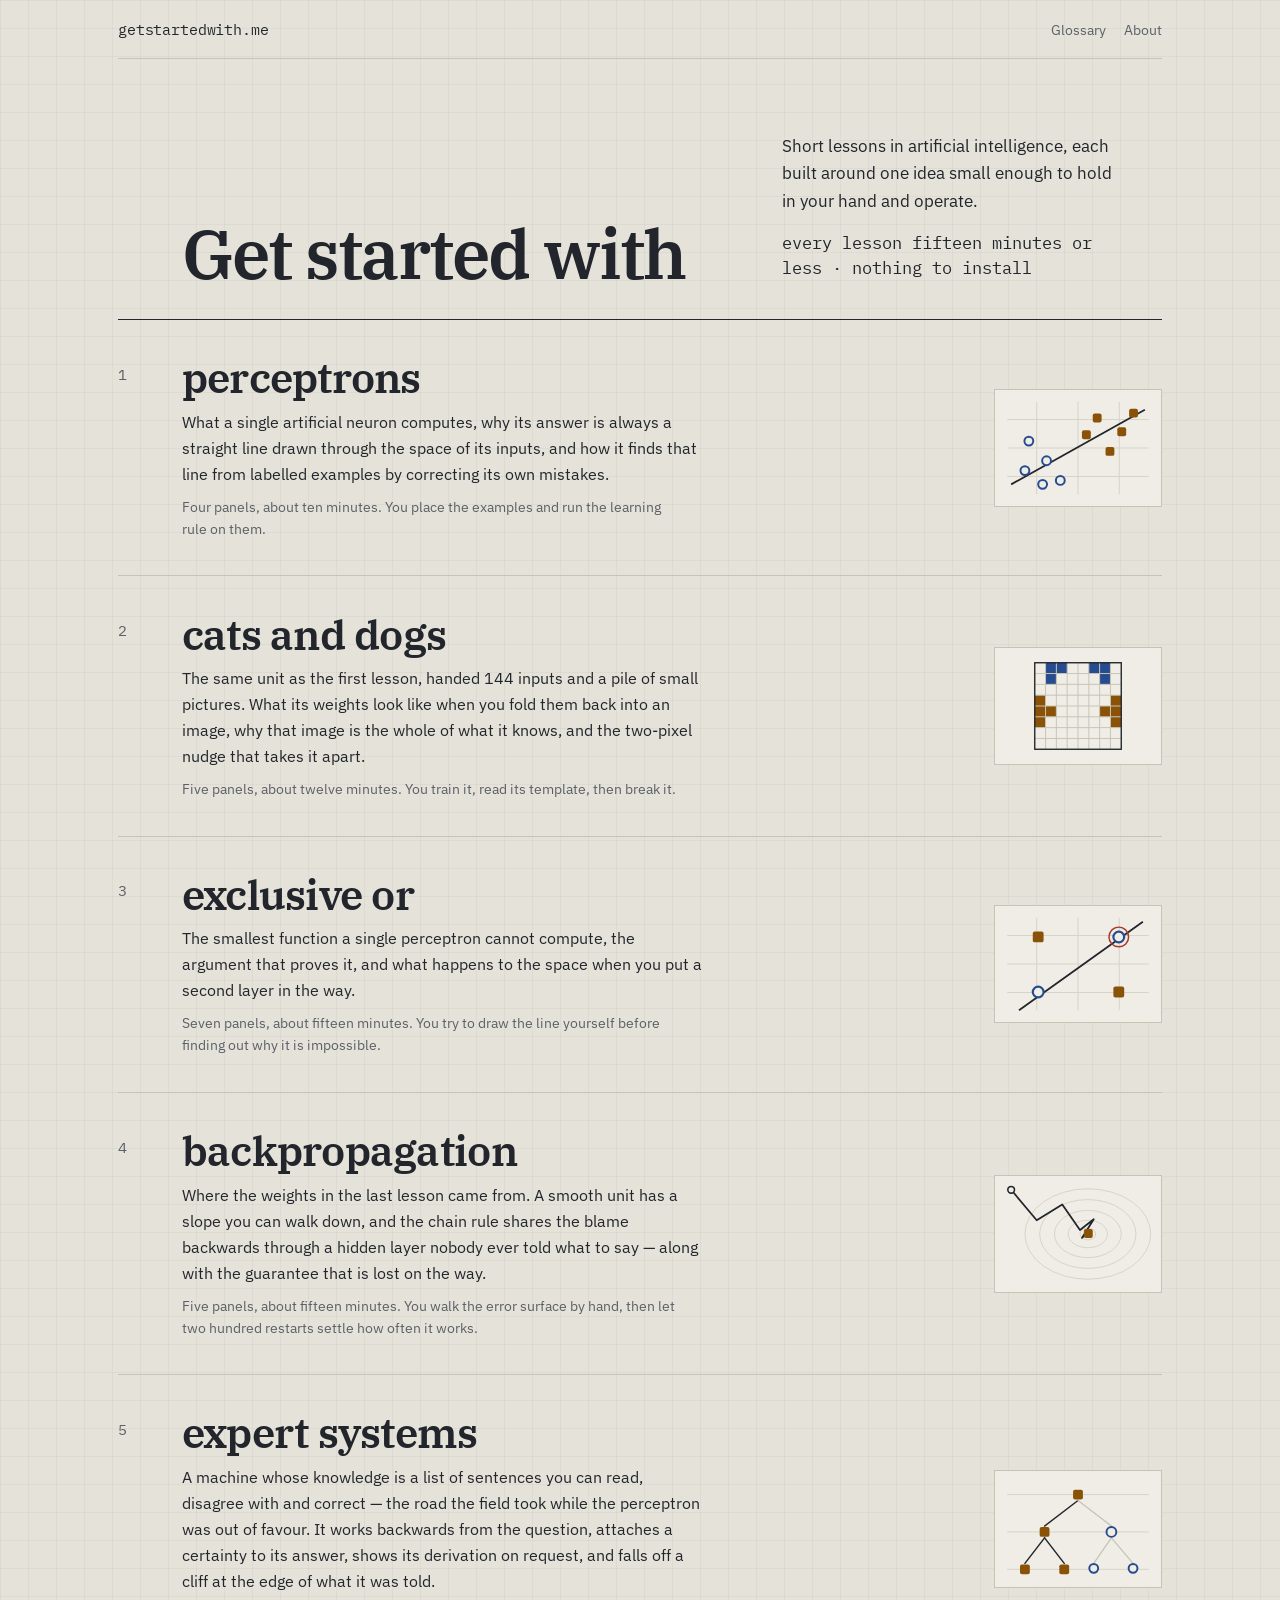
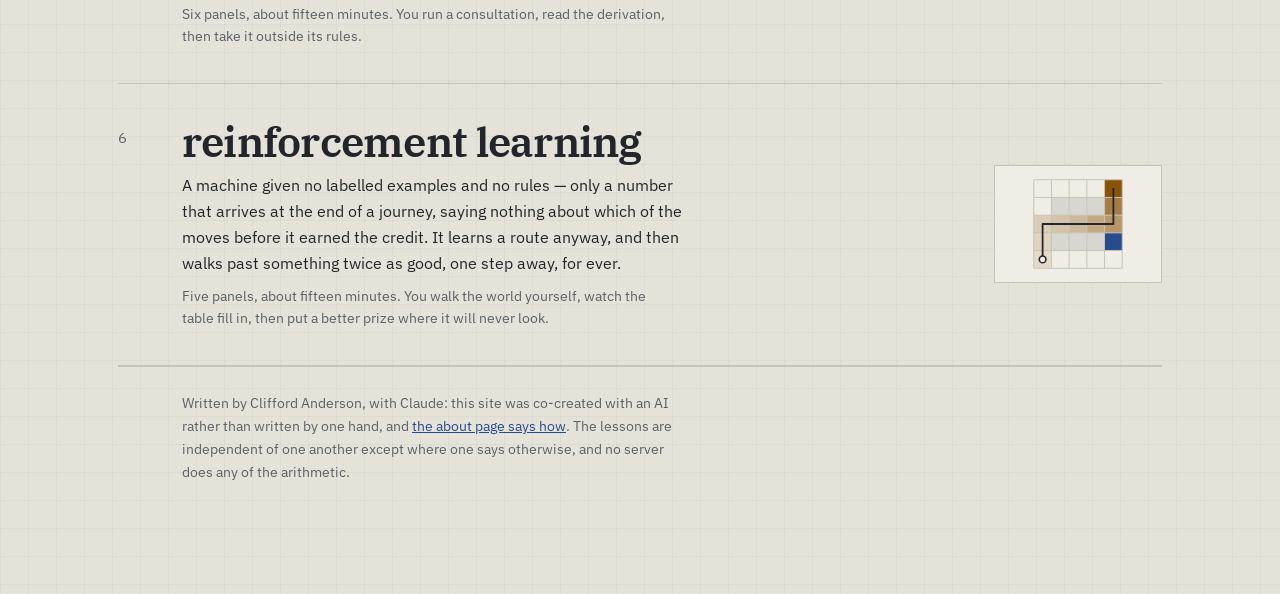
==== index.html @ 026e4eb3 "Add lesson 6: reinforcement learning, and a third answer to where knowledge comes from A five-panel " ====
<!DOCTYPE html>
<html lang="en">
<head>
<meta charset="utf-8">
<meta name="viewport" content="width=device-width, initial-scale=1">
<title>getstartedwith.me — short lessons in artificial intelligence</title>
<meta name="description" content="Short, hands-on lessons about how artificial intelligence actually works. Every figure is computed live in your browser.">
<link rel="preconnect" href="https://fonts.googleapis.com">
<link rel="preconnect" href="https://fonts.gstatic.com" crossorigin>
<link href="https://fonts.googleapis.com/css2?family=IBM+Plex+Mono:wght@400;500&family=IBM+Plex+Sans:wght@400;500;600&family=IBM+Plex+Serif:wght@600&display=swap" rel="stylesheet">
<link rel="stylesheet" href="assets/site.css">
</head>
<body>
<main>

<div class="topbar">
  <a class="wordmark" href="index.html">getstartedwith.me</a>
  <nav>
    <a class="away" href="glossary.html">Glossary</a>
    <a class="away" href="about.html">About</a>
  </nav>
</div>

<header class="masthead">
  <div class="masthead-grid">
    <h1>Get started with</h1>
    <div>
      <p>Short lessons in artificial intelligence, each built around one idea small enough to hold in your hand and operate.</p>
      <p class="masthead-meta">every lesson fifteen minutes or less · nothing to install</p>
    </div>
  </div>
</header>

<div class="index">

  <a class="entry" href="lessons/perceptron.html">
    <div class="entry-num">1</div>
    <div>
      <span class="entry-title">perceptrons</span>
      <p class="entry-say">What a single artificial neuron computes, why its answer is always a straight line drawn through the space of its inputs, and how it finds that line from labelled examples by correcting its own mistakes.</p>
      <p class="entry-meta">Four panels, about ten minutes. You place the examples and run the learning rule on them.</p>
    </div>
    <svg viewBox="0 0 168 118" aria-hidden="true">
      <g stroke="#D7D4C7" stroke-width="1">
        <path d="M42 12V106M84 12V106M126 12V106M12 30H156M12 59H156M12 88H156"/>
      </g>
      <line x1="16" y1="96" x2="152" y2="20" stroke="#22262C" stroke-width="1.8"/>
      <g fill="#8A5206">
        <rect x="99" y="24" width="9" height="9" rx="2"/><rect x="124" y="38" width="9" height="9" rx="2"/>
        <rect x="112" y="58" width="9" height="9" rx="2"/><rect x="136" y="19" width="9" height="9" rx="2"/>
        <rect x="88" y="41" width="9" height="9" rx="2"/>
      </g>
      <g fill="#EFEDE5" stroke="#274B8F" stroke-width="2">
        <circle cx="34" cy="52" r="4.5"/><circle cx="52" cy="72" r="4.5"/><circle cx="30" cy="82" r="4.5"/>
        <circle cx="66" cy="92" r="4.5"/><circle cx="48" cy="96" r="4.5"/>
      </g>
    </svg>
  </a>

  <a class="entry" href="lessons/images.html">
    <div class="entry-num">2</div>
    <div>
      <span class="entry-title">cats and dogs</span>
      <p class="entry-say">The same unit as the first lesson, handed 144 inputs and a pile of small pictures. What its weights look like when you fold them back into an image, why that image is the whole of what it knows, and the two-pixel nudge that takes it apart.</p>
      <p class="entry-meta">Five panels, about twelve minutes. You train it, read its template, then break it.</p>
    </div>
    <svg viewBox="0 0 168 118" aria-hidden="true">
      <rect x="40" y="15" width="88" height="88" fill="#EFEDE5"/>
      <g fill="#274B8F">
        <rect x="51" y="15" width="11" height="11"/><rect x="62" y="15" width="11" height="11"/>
        <rect x="51" y="26" width="11" height="11"/>
        <rect x="95" y="15" width="11" height="11"/><rect x="106" y="15" width="11" height="11"/>
        <rect x="106" y="26" width="11" height="11"/>
      </g>
      <g fill="#8A5206">
        <rect x="40" y="48" width="11" height="11"/><rect x="40" y="59" width="11" height="11"/>
        <rect x="40" y="70" width="11" height="11"/><rect x="51" y="59" width="11" height="11"/>
        <rect x="117" y="48" width="11" height="11"/><rect x="117" y="59" width="11" height="11"/>
        <rect x="117" y="70" width="11" height="11"/><rect x="106" y="59" width="11" height="11"/>
      </g>
      <g stroke="#C7C4B6" stroke-width="1">
        <path d="M51 15V103M62 15V103M73 15V103M84 15V103M95 15V103M106 15V103M117 15V103M40 26H128M40 37H128M40 48H128M40 59H128M40 70H128M40 81H128M40 92H128"/>
      </g>
      <rect x="40" y="15" width="88" height="88" fill="none" stroke="#22262C" stroke-width="1.4"/>
    </svg>
  </a>

  <a class="entry" href="lessons/xor.html">
    <div class="entry-num">3</div>
    <div>
      <span class="entry-title">exclusive or</span>
      <p class="entry-say">The smallest function a single perceptron cannot compute, the argument that proves it, and what happens to the space when you put a second layer in the way.</p>
      <p class="entry-meta">Seven panels, about fifteen minutes. You try to draw the line yourself before finding out why it is impossible.</p>
    </div>
    <svg viewBox="0 0 168 118" aria-hidden="true">
      <g stroke="#D7D4C7" stroke-width="1">
        <path d="M42 12V106M84 12V106M126 12V106M12 30H156M12 59H156M12 88H156"/>
      </g>
      <line x1="24" y1="106" x2="150" y2="16" stroke="#22262C" stroke-width="1.8"/>
      <rect x="38" y="26" width="11" height="11" rx="2" fill="#8A5206"/>
      <rect x="120" y="82" width="11" height="11" rx="2" fill="#8A5206"/>
      <circle cx="43.5" cy="87.5" r="5.5" fill="#EFEDE5" stroke="#274B8F" stroke-width="2.2"/>
      <circle cx="125.5" cy="31.5" r="5.5" fill="#EFEDE5" stroke="#274B8F" stroke-width="2.2"/>
      <circle cx="125.5" cy="31.5" r="10" fill="none" stroke="#A8382B" stroke-width="1.5"/>
    </svg>
  </a>

  <a class="entry" href="lessons/backprop.html">
    <div class="entry-num">4</div>
    <div>
      <span class="entry-title">backpropagation</span>
      <p class="entry-say">Where the weights in the last lesson came from. A smooth unit has a slope you can walk down, and the chain rule shares the blame backwards through a hidden layer nobody ever told what to say — along with the guarantee that is lost on the way.</p>
      <p class="entry-meta">Five panels, about fifteen minutes. You walk the error surface by hand, then let two hundred restarts settle how often it works.</p>
    </div>
  <svg viewBox="0 0 168 118" aria-hidden="true">
      <g fill="none" stroke="#D7D4C7" stroke-width="1">
        <ellipse cx="94" cy="59" rx="64" ry="46"/>
        <ellipse cx="94" cy="59" rx="49" ry="35"/>
        <ellipse cx="94" cy="59" rx="34" ry="24"/>
        <ellipse cx="94" cy="59" rx="20" ry="14"/>
        <ellipse cx="94" cy="59" rx="8" ry="6"/>
      </g>
      <polyline points="16,14 42,45 68,29 86,55 100,44 88,63 95,57" fill="none"
        stroke="#22262C" stroke-width="1.8" stroke-linejoin="round" stroke-linecap="round"/>
      <circle cx="16" cy="14" r="3.4" fill="#EFEDE5" stroke="#22262C" stroke-width="1.6"/>
      <rect x="90" y="54" width="9" height="9" rx="2" fill="#8A5206"/>
    </svg>
  </a>

  <a class="entry" href="lessons/mycin.html">
    <div class="entry-num">5</div>
    <div>
      <span class="entry-title">expert systems</span>
      <p class="entry-say">A machine whose knowledge is a list of sentences you can read, disagree with and correct — the road the field took while the perceptron was out of favour. It works backwards from the question, attaches a certainty to its answer, shows its derivation on request, and falls off a cliff at the edge of what it was told.</p>
      <p class="entry-meta">Six panels, about fifteen minutes. You run a consultation, read the derivation, then take it outside its rules.</p>
    </div>
    <svg viewBox="0 0 168 118" aria-hidden="true">
      <g stroke="#D7D4C7" stroke-width="1">
        <path d="M12 24H156M12 62H156M12 100H156"/>
      </g>
      <g stroke="#22262C" stroke-width="1.5" fill="none" stroke-linecap="round">
        <path d="M84 30 50 56"/><path d="M50 68 30 94"/><path d="M50 68 70 94"/>
      </g>
      <g stroke="#C7C4B6" stroke-width="1.3" fill="none" stroke-linecap="round">
        <path d="M84 30 118 56"/><path d="M118 68 100 94"/><path d="M118 68 140 94"/>
      </g>
      <g fill="#8A5206">
        <rect x="79" y="19" width="10" height="10" rx="2"/>
        <rect x="45" y="57" width="10" height="10" rx="2"/>
        <rect x="25" y="95" width="10" height="10" rx="2"/>
        <rect x="65" y="95" width="10" height="10" rx="2"/>
      </g>
      <g fill="#EFEDE5" stroke="#274B8F" stroke-width="2">
        <circle cx="118" cy="62" r="5"/><circle cx="100" cy="99" r="4.5"/><circle cx="140" cy="99" r="4.5"/>
      </g>
    </svg>
  </a>

  <a class="entry" href="lessons/rl.html">
    <div class="entry-num">6</div>
    <div>
      <span class="entry-title">reinforcement learning</span>
      <p class="entry-say">A machine given no labelled examples and no rules — only a number that arrives at the end of a journey, saying nothing about which of the moves before it earned the credit. It learns a route anyway, and then walks past something twice as good, one step away, for ever.</p>
      <p class="entry-meta">Five panels, about fifteen minutes. You walk the world yourself, watch the table fill in, then put a better prize where it will never look.</p>
    </div>
    <svg viewBox="0 0 168 118" aria-hidden="true">
      <g fill="#8A5206">
        <rect x="39" y="86" width="18" height="18" opacity=".12"/>
        <rect x="39" y="68" width="18" height="18" opacity=".16"/>
        <rect x="39" y="50" width="18" height="18" opacity=".21"/>
        <rect x="57" y="50" width="18" height="18" opacity=".27"/>
        <rect x="75" y="50" width="18" height="18" opacity=".34"/>
        <rect x="93" y="50" width="18" height="18" opacity=".43"/>
        <rect x="111" y="50" width="18" height="18" opacity=".55"/>
        <rect x="111" y="32" width="18" height="18" opacity=".72"/>
      </g>
      <g fill="#22262C" opacity=".11">
        <rect x="57" y="32" width="18" height="18"/><rect x="75" y="32" width="18" height="18"/>
        <rect x="93" y="32" width="18" height="18"/><rect x="57" y="68" width="18" height="18"/>
        <rect x="75" y="68" width="18" height="18"/><rect x="93" y="68" width="18" height="18"/>
      </g>
      <rect x="111" y="14" width="18" height="18" fill="#8A5206"/>
      <rect x="111" y="68" width="18" height="18" fill="#274B8F"/>
      <g stroke="#C7C4B6" stroke-width="1">
        <path d="M39 14V104M57 14V104M75 14V104M93 14V104M111 14V104M129 14V104M39 14H129M39 32H129M39 50H129M39 68H129M39 86H129M39 104H129"/>
      </g>
      <polyline points="48,95 48,59 120,59 120,23" fill="none" stroke="#22262C" stroke-width="1.8"
        stroke-linejoin="round" stroke-linecap="round"/>
      <circle cx="48" cy="95" r="3.4" fill="#EFEDE5" stroke="#22262C" stroke-width="1.6"/>
    </svg>
  </a>

</div>

<footer>
  <p>Written by Clifford Anderson, with Claude: this site was co-created with an AI rather than
    written by one hand, and <a href="about.html#made">the about page says how</a>. The lessons are
    independent of one another except where one says otherwise, and no server does any of the arithmetic.</p>
</footer>

</main>
</body>
</html>
---- assets/site.css ----
:root{
  --paper:#E5E3D9;
  --field:#EFEDE5;
  --ink:#22262C;
  --ink-2:#5B6067;
  --rule:#C7C4B6;
  --off:#274B8F;
  --on:#8A5206;
  --alert:#A8382B;
  --sans:"IBM Plex Sans","Segoe UI",Helvetica,Arial,sans-serif;
  --serif:"IBM Plex Serif",Georgia,"Times New Roman",serif;
  --mono:"IBM Plex Mono","SF Mono",Menlo,Consolas,monospace;
}

*{box-sizing:border-box}
html{-webkit-text-size-adjust:100%}
body{
  margin:0;
  background-color:var(--paper);
  background-image:
    linear-gradient(to right, rgba(34,38,44,.045) 1px, transparent 1px),
    linear-gradient(to bottom, rgba(34,38,44,.045) 1px, transparent 1px);
  background-size:28px 28px;
  color:var(--ink);
  font-family:var(--sans);
  font-size:17px;
  line-height:1.62;
  font-variant-numeric:tabular-nums;
}
main{max-width:1140px;margin:0 auto;padding:0 clamp(1.1rem,4vw,3rem) 6rem}

h1,h2{font-family:var(--serif);font-weight:600;margin:0}
h1{font-size:clamp(2.5rem,6.2vw,4.1rem);line-height:1.02;letter-spacing:-.022em}
h2{font-size:clamp(1.5rem,3vw,2.05rem);line-height:1.12;letter-spacing:-.015em}
h3{font-family:var(--sans);font-size:1rem;font-weight:600;margin:0 0 .5rem}
p{margin:0 0 1.05em;max-width:62ch}
a{color:var(--off)}
.lede{font-size:1.16rem;line-height:1.55;max-width:52ch}
.note{font-size:.9rem;line-height:1.5;color:var(--ink-2);max-width:56ch}

/* ---- structure ---- */
.hero{padding:clamp(2.5rem,7vw,5rem) 0 clamp(2rem,5vw,3.5rem)}
.hero-grid{display:grid;grid-template-columns:minmax(0,1.05fr) minmax(0,1fr);gap:clamp(1.4rem,5vw,4rem);align-items:center}
.hero-meta{margin-top:1.7rem}
.hero h1{margin-bottom:.7rem}
.kicker{font-family:var(--mono);font-size:.82rem;color:var(--ink-2);margin:0 0 1.4rem}

section{border-top:1px solid var(--rule);padding:clamp(2.4rem,5vw,3.6rem) 0}
.sec-head{display:grid;grid-template-columns:2.4rem minmax(0,1fr);gap:.4rem;margin-bottom:1.5rem}
.sec-num{font-family:var(--mono);font-size:.95rem;color:var(--ink-2);padding-top:.45rem}
.sec-head p{margin:.8rem 0 0}
.split{display:grid;grid-template-columns:minmax(0,1fr) minmax(0,1fr);gap:clamp(1.6rem,4vw,3.2rem);align-items:start}
.split.wide-left{grid-template-columns:minmax(0,1.15fr) minmax(0,1fr)}
.stack>*+*{margin-top:1.35rem}
.brief .sec-head{margin-bottom:0}
.brief h2{margin-bottom:.35rem}
.cite{font-size:.86rem;line-height:1.5;color:var(--ink-2);max-width:54ch;
  border-top:1px solid var(--rule);padding-top:.7rem;margin-top:1.5rem !important}

/* ---- plot window ---- */
.window{
  position:relative;
  border:1px solid var(--rule);
  background:var(--field);
  border-radius:3px;
  overflow:hidden;
}
canvas{display:block;width:100%;height:auto;aspect-ratio:1/1;touch-action:none}
canvas:focus-visible{outline:2px solid var(--off);outline-offset:-2px}
canvas.trace{aspect-ratio:auto;height:104px}
figcaption{font-size:.85rem;color:var(--ink-2);margin-top:.55rem;line-height:1.45;max-width:52ch}
figure{margin:0}

/* ---- readouts ---- */
.readout{font-family:var(--mono);font-size:1.02rem;margin:0}
.readout b{font-weight:500;font-size:1.6rem;font-family:var(--serif)}
.formula{
  font-family:var(--mono);font-size:.95rem;line-height:1.9;
  background:var(--field);border:1px solid var(--rule);border-radius:3px;
  padding:.55rem .75rem;white-space:pre-line;
}
.msg{font-size:.92rem;line-height:1.5;min-height:2.8em;color:var(--ink-2);margin:0}
.msg.hit{color:var(--ink)}
.msg a{color:var(--off);text-underline-offset:2px}

/* ---- controls ---- */
.ctl{display:grid;grid-template-columns:auto 1fr auto;gap:.55rem .8rem;align-items:center;margin:0 0 .5rem}
.ctl label{font-family:var(--mono);font-size:.9rem;color:var(--ink-2)}
.ctl output{font-family:var(--mono);font-size:.9rem;min-width:3.6em;text-align:right}
input[type=range]{
  -webkit-appearance:none;appearance:none;width:100%;height:22px;background:transparent;margin:0;
}
input[type=range]::-webkit-slider-runnable-track{height:3px;background:var(--rule);border-radius:2px}
input[type=range]::-moz-range-track{height:3px;background:var(--rule);border-radius:2px}
input[type=range]::-webkit-slider-thumb{
  -webkit-appearance:none;width:16px;height:16px;border-radius:50%;
  background:var(--ink);margin-top:-6.5px;cursor:grab;border:none;
}
input[type=range]::-moz-range-thumb{width:16px;height:16px;border-radius:50%;background:var(--ink);border:none;cursor:grab}
input[type=range]:focus-visible{outline:2px solid var(--off);outline-offset:3px;border-radius:3px}

.segmented{display:flex;flex-wrap:wrap;gap:-1px;border:1px solid var(--ink);border-radius:3px;overflow:hidden;width:max-content;max-width:100%}
.segmented button{
  font:inherit;font-size:.92rem;padding:.36rem .82rem;border:0;border-right:1px solid var(--ink);
  background:transparent;color:var(--ink);cursor:pointer;
}
.segmented button:last-child{border-right:0}
.segmented button[aria-pressed=true]{background:var(--ink);color:var(--field)}
.segmented button:focus-visible{outline:2px solid var(--off);outline-offset:-4px}

.btn{
  font:inherit;font-size:.92rem;padding:.4rem .95rem;border:1px solid var(--ink);
  border-radius:3px;background:transparent;color:var(--ink);cursor:pointer;
}
.btn:hover{background:rgba(34,38,44,.07)}
.btn:focus-visible{outline:2px solid var(--off);outline-offset:2px}
.btn[disabled]{opacity:.4;cursor:not-allowed}
.row{display:flex;flex-wrap:wrap;gap:.55rem;align-items:center}

/* ---- truth table ---- */
table{border-collapse:collapse;font-family:var(--mono);font-size:.9rem;width:100%;max-width:24rem}
th{font-weight:500;color:var(--ink-2);text-align:right;padding:.2rem .6rem;border-bottom:1px solid var(--rule)}
td{text-align:right;padding:.24rem .6rem;border-bottom:1px solid rgba(199,196,182,.5)}
th:first-child,td:first-child{text-align:left;padding-left:0}
tr.bad td{color:var(--alert)}
.mark{display:inline-block;width:1em}

/* ---- proof ---- */
ol.proof{list-style:none;margin:0;padding:0;font-family:var(--mono);font-size:.95rem}
ol.proof li{
  padding:.45rem 0 .45rem .1rem;border-bottom:1px solid rgba(199,196,182,.6);
  opacity:.28;transition:opacity .35s ease;
}
ol.proof li.on{opacity:1}
ol.proof li .why{font-family:var(--sans);font-size:.85rem;color:var(--ink-2);display:block}
ol.proof li.punch{color:var(--alert);border-bottom:0}

/* ---- misc ---- */
.legend{display:flex;flex-wrap:wrap;gap:1.1rem;font-size:.85rem;color:var(--ink-2);margin:.6rem 0 0}
.legend span{display:flex;align-items:center;gap:.4rem}
.swatch{width:13px;height:13px;flex:none}
.swatch.zero{border:2px solid var(--off);border-radius:50%;background:var(--field)}
.swatch.one{background:var(--on);border-radius:2px}
.vh{position:absolute;width:1px;height:1px;overflow:hidden;clip:rect(0 0 0 0);white-space:nowrap}
footer{border-top:1px solid var(--rule);padding-top:1.6rem;font-size:.88rem;color:var(--ink-2)}
footer p{max-width:62ch}

/* ---- panel rail ---- */
.rail{
  position:sticky;top:0;z-index:6;display:flex;overflow-x:auto;
  background:var(--paper);border-top:1px solid var(--rule);border-bottom:1px solid var(--rule);
  scrollbar-width:thin;-webkit-overflow-scrolling:touch;
}
.rail button{
  font:inherit;font-size:.92rem;display:flex;align-items:baseline;gap:.5rem;flex:none;
  padding:.72rem .9rem;border:0;border-bottom:2px solid transparent;background:transparent;
  color:var(--ink-2);cursor:pointer;white-space:nowrap;
}
.rail button .n{font-family:var(--mono);font-size:.76rem}
.rail button:hover{color:var(--ink)}
.rail button[aria-selected=true]{color:var(--ink);border-bottom-color:var(--ink)}
.rail button:focus-visible{outline:2px solid var(--off);outline-offset:-4px}

body.js-panels .panel{display:none}
body.js-panels .panel.is-on{display:block}
.panel{border-top:0}

.pager{display:flex;justify-content:space-between;gap:1rem;margin-top:2.6rem;
  border-top:1px solid var(--rule);padding-top:1.2rem}
.pager button{max-width:48%;overflow:hidden;text-overflow:ellipsis;white-space:nowrap}

/* ---- input switches ---- */
.switches{display:flex;gap:.6rem}
.bit{font:inherit;display:flex;align-items:center;gap:.7rem;padding:.45rem .55rem .45rem .8rem;
  border:1px solid var(--ink);border-radius:3px;background:transparent;color:var(--ink);cursor:pointer}
.bit .bv{font-family:var(--mono);font-size:1.02rem;width:1.7em;height:1.7em;display:grid;
  place-items:center;border:1px solid var(--rule);border-radius:2px;background:var(--field)}
.bit[aria-pressed=true] .bv{background:var(--on);border-color:var(--on);color:var(--field)}
.bit:focus-visible{outline:2px solid var(--off);outline-offset:2px}


/* ---- site chrome ---- */
.topbar{display:flex;align-items:baseline;justify-content:space-between;gap:1rem;
  padding:1.1rem 0 1rem;border-bottom:1px solid var(--rule);margin-bottom:0}
.wordmark{font-family:var(--mono);font-size:.92rem;letter-spacing:-.01em;color:var(--ink);
  text-decoration:none;border-bottom:1px solid transparent}
.wordmark:hover{border-bottom-color:var(--ink)}
.wordmark b{font-weight:500}
.topbar .away{font-size:.88rem;color:var(--ink-2);text-decoration:none}
.topbar .away:hover{color:var(--ink)}
.topbar a:focus-visible,.entry:focus-visible,.nextup:focus-visible{outline:2px solid var(--off);outline-offset:3px}

/* ---- landing ---- */
.masthead{padding:clamp(2.6rem,7vw,4.6rem) 0 clamp(1.4rem,3vw,2rem);
  padding-left:calc(2.4rem + 1.6rem)}
.masthead-grid{display:grid;grid-template-columns:minmax(0,1.45fr) minmax(0,1fr);
  gap:clamp(1.4rem,4vw,3rem);align-items:end}
.masthead .kicker{margin-bottom:1rem}
.masthead h1{font-size:clamp(2.5rem,6.4vw,4.3rem);line-height:.99;letter-spacing:-.03em}
.masthead p{font-size:1.06rem;margin:0 0 .35rem;max-width:34ch;color:var(--ink)}
.masthead-meta{font-family:var(--mono);font-size:.8rem;line-height:1.5;
  color:var(--ink-2);margin:.95rem 0 .35rem !important;max-width:none}

.index{border-top:1px solid var(--ink)}
.entry{display:grid;grid-template-columns:2.4rem minmax(0,1fr) auto;gap:.4rem 1.6rem;
  align-items:center;padding:clamp(1.5rem,3vw,2.2rem) 0;border-bottom:1px solid var(--rule);
  text-decoration:none;color:inherit}
.entry:hover .entry-title{border-bottom-color:var(--ink)}
.entry-num{font-family:var(--mono);font-size:.95rem;color:var(--ink-2);align-self:start;padding-top:.4rem}
.entry-title{font-family:var(--serif);font-weight:600;font-size:clamp(1.7rem,3.6vw,2.6rem);
  line-height:1.1;letter-spacing:-.018em;display:inline-block;
  border-bottom:1px solid transparent}
.entry-say{margin:.5rem 0 0;font-size:1rem;max-width:52ch}
.entry-meta{margin:.5rem 0 0;font-size:.86rem;color:var(--ink-2)}
.entry svg{display:block;width:168px;height:118px;border:1px solid var(--rule);background:var(--field)}

/* two-column prose sections on the about page. The left indent is the width
   of an .entry-num plus its gap, so the measure lines up with the lesson list. */
.page{padding:clamp(2.2rem,4vw,3rem) 0;padding-left:calc(2.4rem + 1.6rem);
  scroll-margin-top:1.2rem}
.index ~ footer,.page ~ footer{padding-left:calc(2.4rem + 1.6rem)}
.about-grid{display:grid;grid-template-columns:minmax(0,1fr) minmax(0,1fr);gap:clamp(1.4rem,4vw,3rem)}
.about-grid h2{font-size:1.3rem;margin-bottom:.5rem}
.page p{font-size:.97rem}
.page p:last-child{margin-bottom:0}

/* ---- end-of-lesson handoff ---- */
.nextup{display:grid;grid-template-columns:minmax(0,1fr) auto;gap:1.4rem;align-items:center;
  border-top:1px solid var(--ink);margin-top:2.4rem;padding:1.5rem 0 0;
  text-decoration:none;color:inherit}
.nextup .lab{font-size:.86rem;color:var(--ink-2);margin:0 0 .2rem}
.nextup .ttl{font-family:var(--serif);font-weight:600;font-size:1.5rem;line-height:1.15;
  display:inline-block;border-bottom:1px solid transparent}
.nextup:hover .ttl{border-bottom-color:var(--ink)}
.nextup p.say{margin:.45rem 0 0;font-size:.95rem;color:var(--ink-2);max-width:46ch}
.nextup svg{display:block;width:132px;height:94px;border:1px solid var(--rule);background:var(--field)}

/* ---- contribution bar (lesson 1) ---- */
canvas.bar{aspect-ratio:auto;height:150px}

@media (max-width:880px){
  .masthead,.page,.index ~ footer,.page ~ footer{padding-left:0}
  .masthead-grid,.about-grid{grid-template-columns:minmax(0,1fr)}
  .masthead-grid{align-items:start;gap:1.1rem}
  .entry{grid-template-columns:1.8rem minmax(0,1fr)}
  .entry svg,.nextup svg{display:none}
  .nextup{grid-template-columns:minmax(0,1fr)}

  body{font-size:16px}
  .hero-grid,.split,.split.wide-left{grid-template-columns:minmax(0,1fr)}
  .hero-text{display:contents}
  .hero-intro{order:1}
  .hero-fig{order:2}
  .hero-meta{order:3;margin-top:0}
  .rail button{font-size:.86rem;padding:.6rem .7rem}
  .pager{font-size:.88rem}
  .sec-head{grid-template-columns:1.8rem minmax(0,1fr)}
}
@media (prefers-reduced-motion:reduce){
  *{transition-duration:.01ms !important}
}

/* ---- glossary ---- */
.gloss-jump{display:flex;flex-wrap:wrap;gap:.35rem 1.1rem;
  border-top:1px solid var(--ink);border-bottom:1px solid var(--rule);
  padding:1.1rem 0;font-family:var(--mono);font-size:.84rem;line-height:1.5}
.gloss-jump a{color:var(--ink-2);text-decoration:none;border-bottom:1px solid transparent}
.gloss-jump a:hover{color:var(--ink);border-bottom-color:var(--ink)}
.gloss-jump a:focus-visible{outline:2px solid var(--off);outline-offset:2px}

.gloss{display:grid;grid-template-columns:minmax(0,13rem) minmax(0,1fr);
  gap:.4rem clamp(1.4rem,4vw,3rem);align-items:start;
  border-bottom:1px solid var(--rule);padding:clamp(1.5rem,3vw,2.1rem) 0;
  scroll-margin-top:1.2rem}
.gloss h2{font-size:clamp(1.15rem,2.2vw,1.5rem);line-height:1.15;letter-spacing:-.012em}
.gloss p{margin:0 0 .75em;max-width:58ch}
.gloss .exact{font-size:.9rem;line-height:1.55;color:var(--ink-2);max-width:56ch}
/* cross-references take the colour of the text around them, so an entry
   reads as prose rather than as a page of blue */
.gloss div p a{color:inherit;text-underline-offset:2px}
.gloss-meta{display:flex;flex-wrap:wrap;gap:.3rem 1.4rem;justify-content:space-between;
  font-size:.85rem;color:var(--ink-2);margin:0 !important;max-width:56ch}
.gloss-meta a{color:var(--ink-2);text-underline-offset:2px}
.gloss-meta a:hover{color:var(--ink)}
.gloss-meta .out::after{content:" \2197"}
.gloss-meta .no-out{font-style:italic}
.gloss-list{margin-bottom:2.6rem}

/* a term in a lesson that has a glossary entry */
a.term{color:inherit;text-decoration:none;border-bottom:1px dotted var(--rule)}
a.term:hover{border-bottom-color:var(--ink)}
a.term:focus-visible{outline:2px solid var(--off);outline-offset:2px}

@media (max-width:880px){
  .gloss{grid-template-columns:minmax(0,1fr);gap:.5rem}
  .gloss-jump{font-size:.8rem}
}
.topbar nav{display:flex;gap:1.15rem;align-items:baseline}
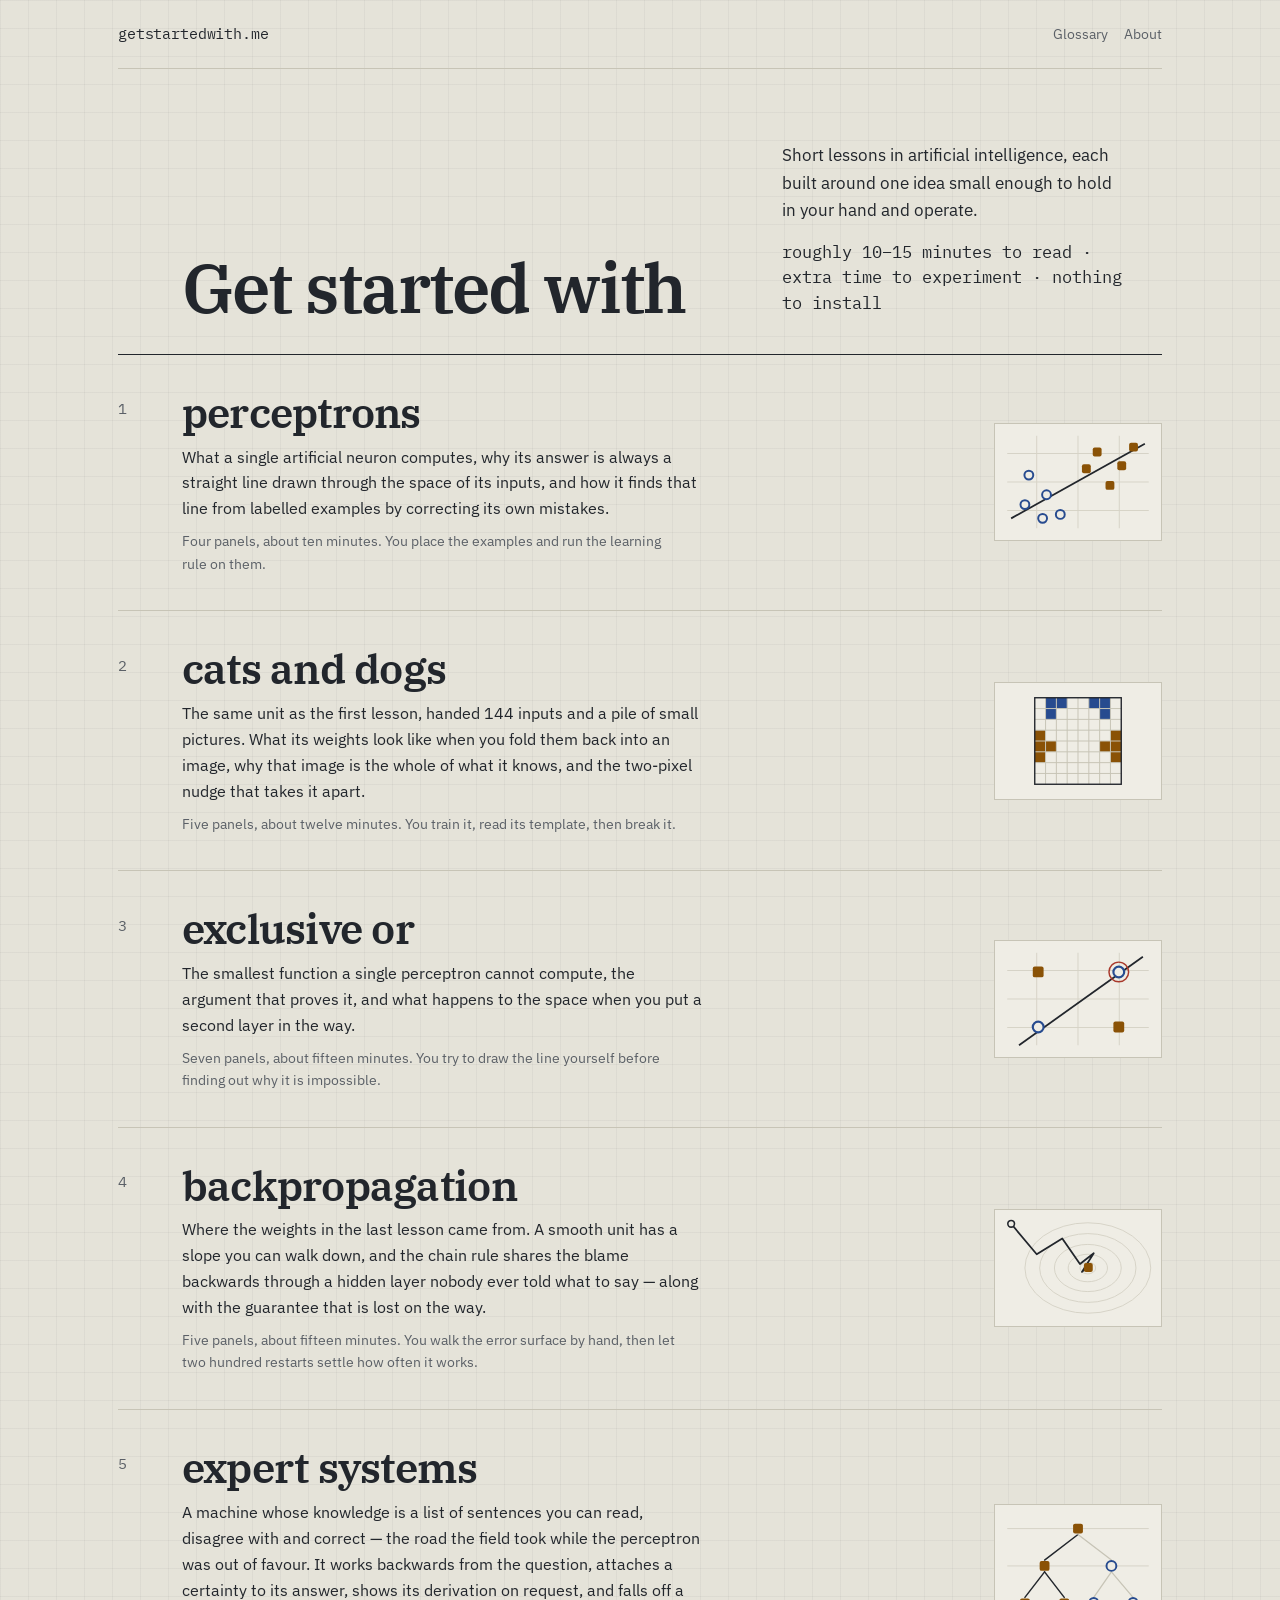
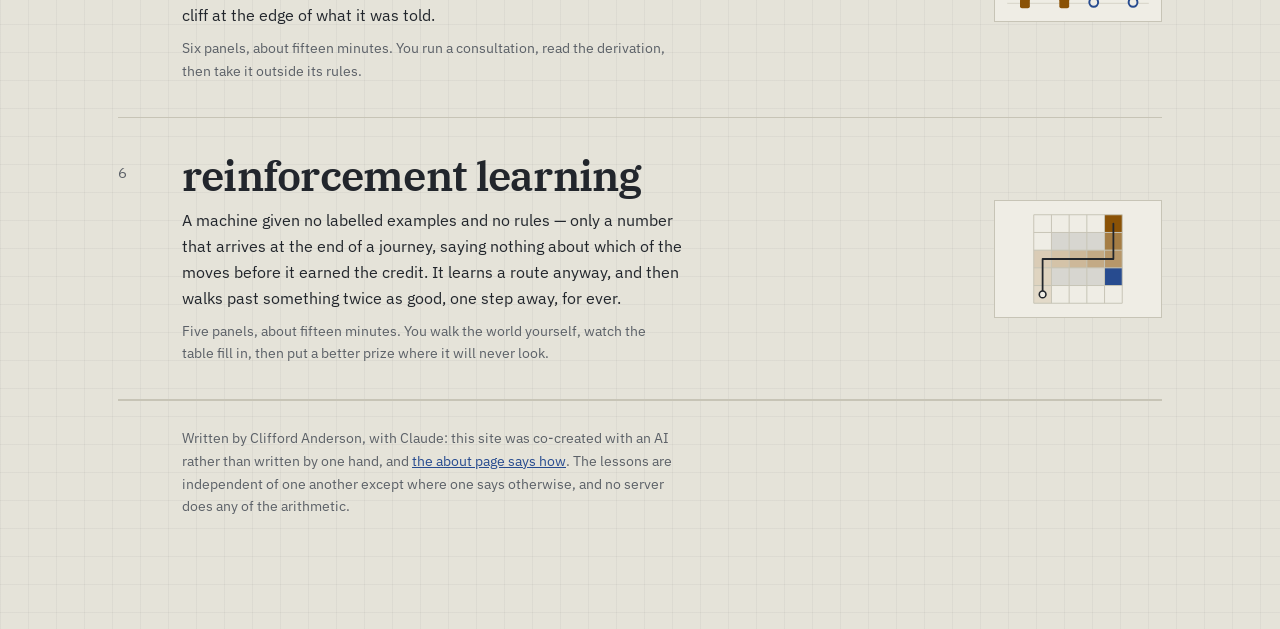
==== commit 29fdf8bf: "Correct the overreaching claims, and add the checks that would have caught them A review pass across" ====
--- a/index.html
+++ b/index.html
@@ -26,7 +26,7 @@
     <h1>Get started with</h1>
     <div>
       <p>Short lessons in artificial intelligence, each built around one idea small enough to hold in your hand and operate.</p>
-      <p class="masthead-meta">every lesson fifteen minutes or less · nothing to install</p>
+      <p class="masthead-meta">roughly 10–15 minutes to read · extra time to experiment · nothing to install</p>
     </div>
   </div>
 </header>
--- a/assets/site.css
+++ b/assets/site.css
@@ -296,3 +296,66 @@
   .gloss-jump{font-size:.8rem}
 }
 .topbar nav{display:flex;gap:1.15rem;align-items:baseline}
+
+/* Reading, definitions and experiment feedback */
+canvas{touch-action:pan-y}
+canvas.drag-canvas{touch-action:none}
+.topbar,.topbar nav{flex-wrap:wrap}
+.topbar nav{gap:.5rem 1rem}
+.topbar .away{padding:.35rem 0}
+.lecture-tools,.lesson-tools{display:flex;flex-wrap:wrap;gap:.7rem 1rem;align-items:center;padding:1rem 0}
+.section-progress{margin:0;flex:1 1 16rem}
+.lesson-tools .btn{flex:none}
+.seed-restart{flex-basis:100%}
+body.read-all .panel,body.printing .panel{display:block}
+body.read-all .rail,body.read-all .pager{display:none}
+body.read-all .panel{border-top:1px solid var(--rule)}
+.experiment-prompt{font-size:.94rem;border-left:3px solid var(--off);padding:.4rem .8rem;margin:0 0 1.3rem}
+.takeaway{border-top:1px solid var(--rule);padding-top:.8rem;margin:1.5rem 0 0;font-size:.95rem}
+.math-help,.figure-data{padding:.8rem 0;margin:.7rem 0;border-block:1px solid var(--rule)}
+summary{cursor:pointer;font-weight:500;min-height:2rem}
+summary:focus-visible{outline:2px solid var(--off);outline-offset:3px}
+.math-help p:first-of-type{margin-top:1rem}
+.definition-dialog{background:var(--field);color:var(--ink);border:1px solid var(--ink);border-radius:4px;max-width:38rem;width:calc(100% - 2rem);max-height:85dvh;padding:1.5rem;overflow:auto}
+.definition-dialog::backdrop{background:rgba(34,38,44,.55)}
+.definition-dialog h2{margin:1rem 0}
+.definition-dialog .btn{display:block;margin-left:auto}
+.skip-link{position:fixed;top:.5rem;left:.5rem;z-index:20;background:var(--field);padding:.6rem;transform:translateY(-200%)}
+.skip-link:focus{transform:translateY(0)}
+.batch-controls{padding:.7rem 0 1rem}
+.batch-controls .note{flex-basis:100%;margin:0}
+input[type=number],select{font:inherit;color:var(--ink);background:var(--field);border:1px solid var(--rule);border-radius:3px;min-height:2.5rem;padding:.3rem .5rem;max-width:100%}
+input[type=number]{width:9rem}
+input:focus-visible,select:focus-visible{outline:2px solid var(--off);outline-offset:2px}
+.batch-progress{width:100%;height:1rem;accent-color:var(--on)}
+.table-scroll{overflow-x:auto;max-width:100%;margin:.7rem 0}
+.figure-data table{max-width:none;font-size:.85rem}
+.figure-data caption{text-align:left;font:inherit;margin:.4rem 0}
+.figure-data th,.figure-data td{padding:.4rem;white-space:normal}
+figure,.stack,.window,.split>*,.sec-head>*,.topbar nav{min-width:0}
+.formula{overflow-wrap:anywhere}
+@media(max-width:600px){
+ .btn,.segmented button,.bit{min-height:44px}
+ .pager button{white-space:normal;overflow:visible;text-overflow:clip;font-size:.85rem}
+ input[type=range]{height:32px}
+ input[type=range]::-webkit-slider-thumb{width:22px;height:22px;margin-top:-9.5px}
+ input[type=range]::-moz-range-thumb{width:22px;height:22px}
+ .topbar{gap:.35rem}
+ .topbar nav{width:100%;justify-content:flex-start}
+}
+@media print{
+ @page{margin:16mm}
+ body{background:white;color:#111;font-size:11pt}
+ main{max-width:none;padding:0}
+ body.js-panels .panel{display:block !important}
+ .topbar,.rail,.pager,.lesson-tools,.skip-link,.definition-dialog,.batch-controls,.batch-progress,button{display:none !important}
+ .hero{padding:1rem 0}
+ .panel{padding:1.2rem 0;border-top:1px solid #aaa}
+ .hero-grid,.split,.split.wide-left{grid-template-columns:1fr 1fr;gap:1.2rem}
+ h1{font-size:28pt}h2{font-size:19pt}
+ h1,h2,h3,summary{break-after:avoid}
+ figure,.formula,.takeaway,.experiment-prompt{break-inside:avoid}
+ canvas{max-height:85mm;object-fit:contain}
+ .cite,.note,figcaption{color:#333}
+ .nextup{break-inside:avoid}
+}
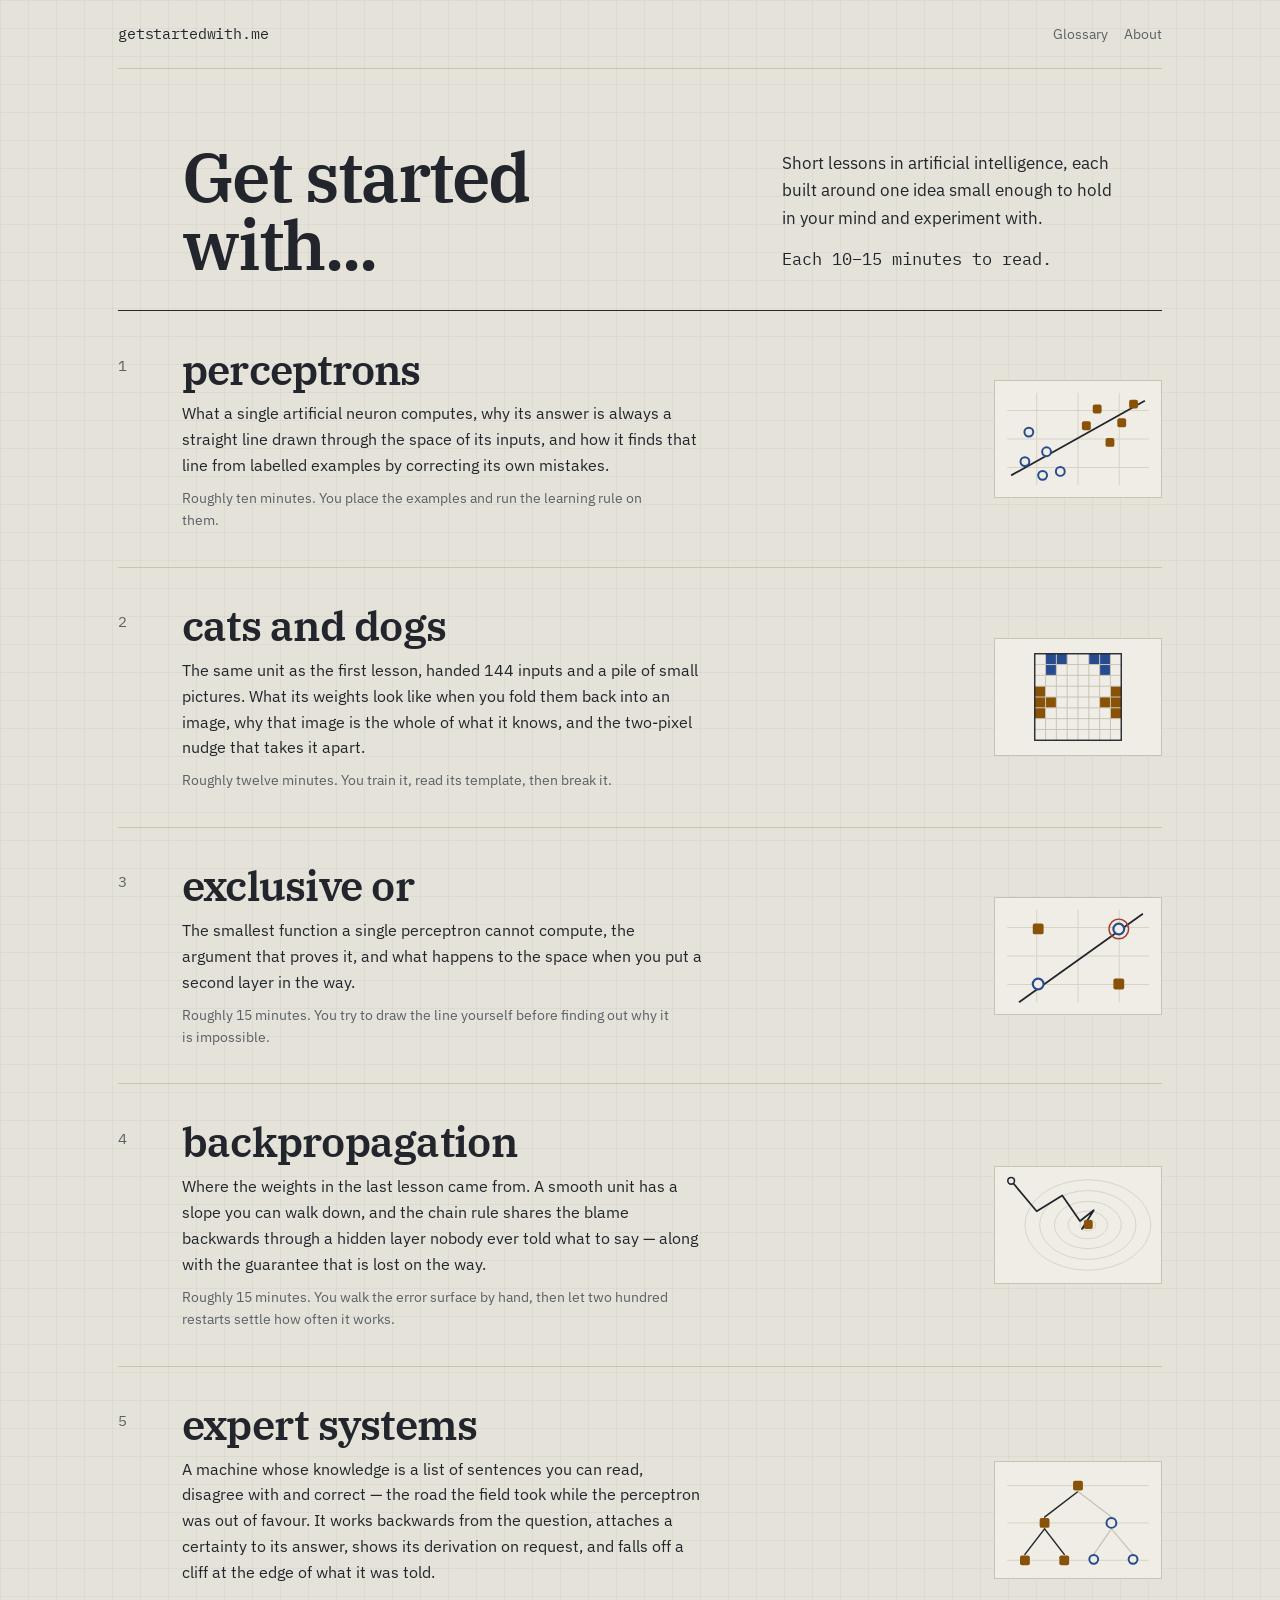
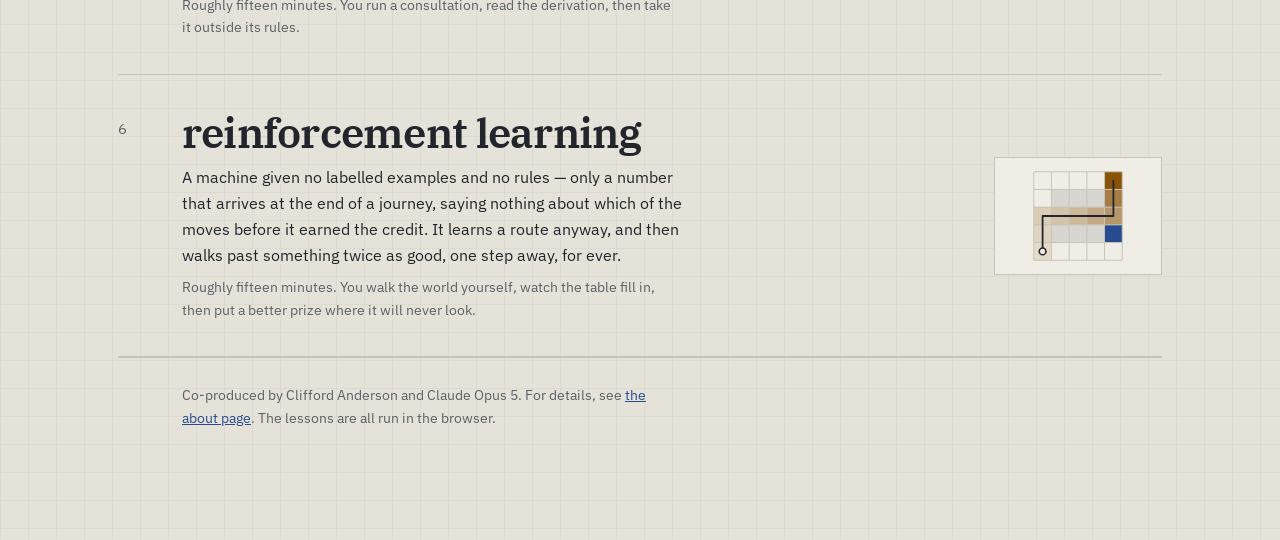
==== commit 2925bd73: "Eliminated some mannered prose and added Claude's new mannered prose instructions" ====
--- a/index.html
+++ b/index.html
@@ -23,10 +23,10 @@
 
 <header class="masthead">
   <div class="masthead-grid">
-    <h1>Get started with</h1>
-    <div>
-      <p>Short lessons in artificial intelligence, each built around one idea small enough to hold in your hand and operate.</p>
-      <p class="masthead-meta">roughly 10–15 minutes to read · extra time to experiment · nothing to install</p>
+    <h1>Get started with...</h1>
+    <div>
+      <p>Short lessons in artificial intelligence, each built around one idea small enough to hold in your mind and experiment with.</p>
+      <p class="masthead-meta">Each 10–15 minutes to read.</p>
     </div>
   </div>
 </header>
@@ -38,7 +38,7 @@
     <div>
       <span class="entry-title">perceptrons</span>
       <p class="entry-say">What a single artificial neuron computes, why its answer is always a straight line drawn through the space of its inputs, and how it finds that line from labelled examples by correcting its own mistakes.</p>
-      <p class="entry-meta">Four panels, about ten minutes. You place the examples and run the learning rule on them.</p>
+      <p class="entry-meta">Roughly ten minutes. You place the examples and run the learning rule on them.</p>
     </div>
     <svg viewBox="0 0 168 118" aria-hidden="true">
       <g stroke="#D7D4C7" stroke-width="1">
@@ -62,7 +62,7 @@
     <div>
       <span class="entry-title">cats and dogs</span>
       <p class="entry-say">The same unit as the first lesson, handed 144 inputs and a pile of small pictures. What its weights look like when you fold them back into an image, why that image is the whole of what it knows, and the two-pixel nudge that takes it apart.</p>
-      <p class="entry-meta">Five panels, about twelve minutes. You train it, read its template, then break it.</p>
+      <p class="entry-meta">Roughly twelve minutes. You train it, read its template, then break it.</p>
     </div>
     <svg viewBox="0 0 168 118" aria-hidden="true">
       <rect x="40" y="15" width="88" height="88" fill="#EFEDE5"/>
@@ -90,7 +90,7 @@
     <div>
       <span class="entry-title">exclusive or</span>
       <p class="entry-say">The smallest function a single perceptron cannot compute, the argument that proves it, and what happens to the space when you put a second layer in the way.</p>
-      <p class="entry-meta">Seven panels, about fifteen minutes. You try to draw the line yourself before finding out why it is impossible.</p>
+      <p class="entry-meta">Roughly 15 minutes. You try to draw the line yourself before finding out why it is impossible.</p>
     </div>
     <svg viewBox="0 0 168 118" aria-hidden="true">
       <g stroke="#D7D4C7" stroke-width="1">
@@ -110,7 +110,7 @@
     <div>
       <span class="entry-title">backpropagation</span>
       <p class="entry-say">Where the weights in the last lesson came from. A smooth unit has a slope you can walk down, and the chain rule shares the blame backwards through a hidden layer nobody ever told what to say — along with the guarantee that is lost on the way.</p>
-      <p class="entry-meta">Five panels, about fifteen minutes. You walk the error surface by hand, then let two hundred restarts settle how often it works.</p>
+      <p class="entry-meta">Roughly 15 minutes. You walk the error surface by hand, then let two hundred restarts settle how often it works.</p>
     </div>
   <svg viewBox="0 0 168 118" aria-hidden="true">
       <g fill="none" stroke="#D7D4C7" stroke-width="1">
@@ -132,7 +132,7 @@
     <div>
       <span class="entry-title">expert systems</span>
       <p class="entry-say">A machine whose knowledge is a list of sentences you can read, disagree with and correct — the road the field took while the perceptron was out of favour. It works backwards from the question, attaches a certainty to its answer, shows its derivation on request, and falls off a cliff at the edge of what it was told.</p>
-      <p class="entry-meta">Six panels, about fifteen minutes. You run a consultation, read the derivation, then take it outside its rules.</p>
+      <p class="entry-meta">Roughly fifteen minutes. You run a consultation, read the derivation, then take it outside its rules.</p>
     </div>
     <svg viewBox="0 0 168 118" aria-hidden="true">
       <g stroke="#D7D4C7" stroke-width="1">
@@ -161,7 +161,7 @@
     <div>
       <span class="entry-title">reinforcement learning</span>
       <p class="entry-say">A machine given no labelled examples and no rules — only a number that arrives at the end of a journey, saying nothing about which of the moves before it earned the credit. It learns a route anyway, and then walks past something twice as good, one step away, for ever.</p>
-      <p class="entry-meta">Five panels, about fifteen minutes. You walk the world yourself, watch the table fill in, then put a better prize where it will never look.</p>
+      <p class="entry-meta">Roughly fifteen minutes. You walk the world yourself, watch the table fill in, then put a better prize where it will never look.</p>
     </div>
     <svg viewBox="0 0 168 118" aria-hidden="true">
       <g fill="#8A5206">
@@ -193,9 +193,8 @@
 </div>
 
 <footer>
-  <p>Written by Clifford Anderson, with Claude: this site was co-created with an AI rather than
-    written by one hand, and <a href="about.html#made">the about page says how</a>. The lessons are
-    independent of one another except where one says otherwise, and no server does any of the arithmetic.</p>
+  <p>Co-produced by Clifford Anderson and Claude Opus 5. For details, see <a href="about.html#made">the about page</a>. The lessons are
+    all run in the browser.</p>
 </footer>
 
 </main>
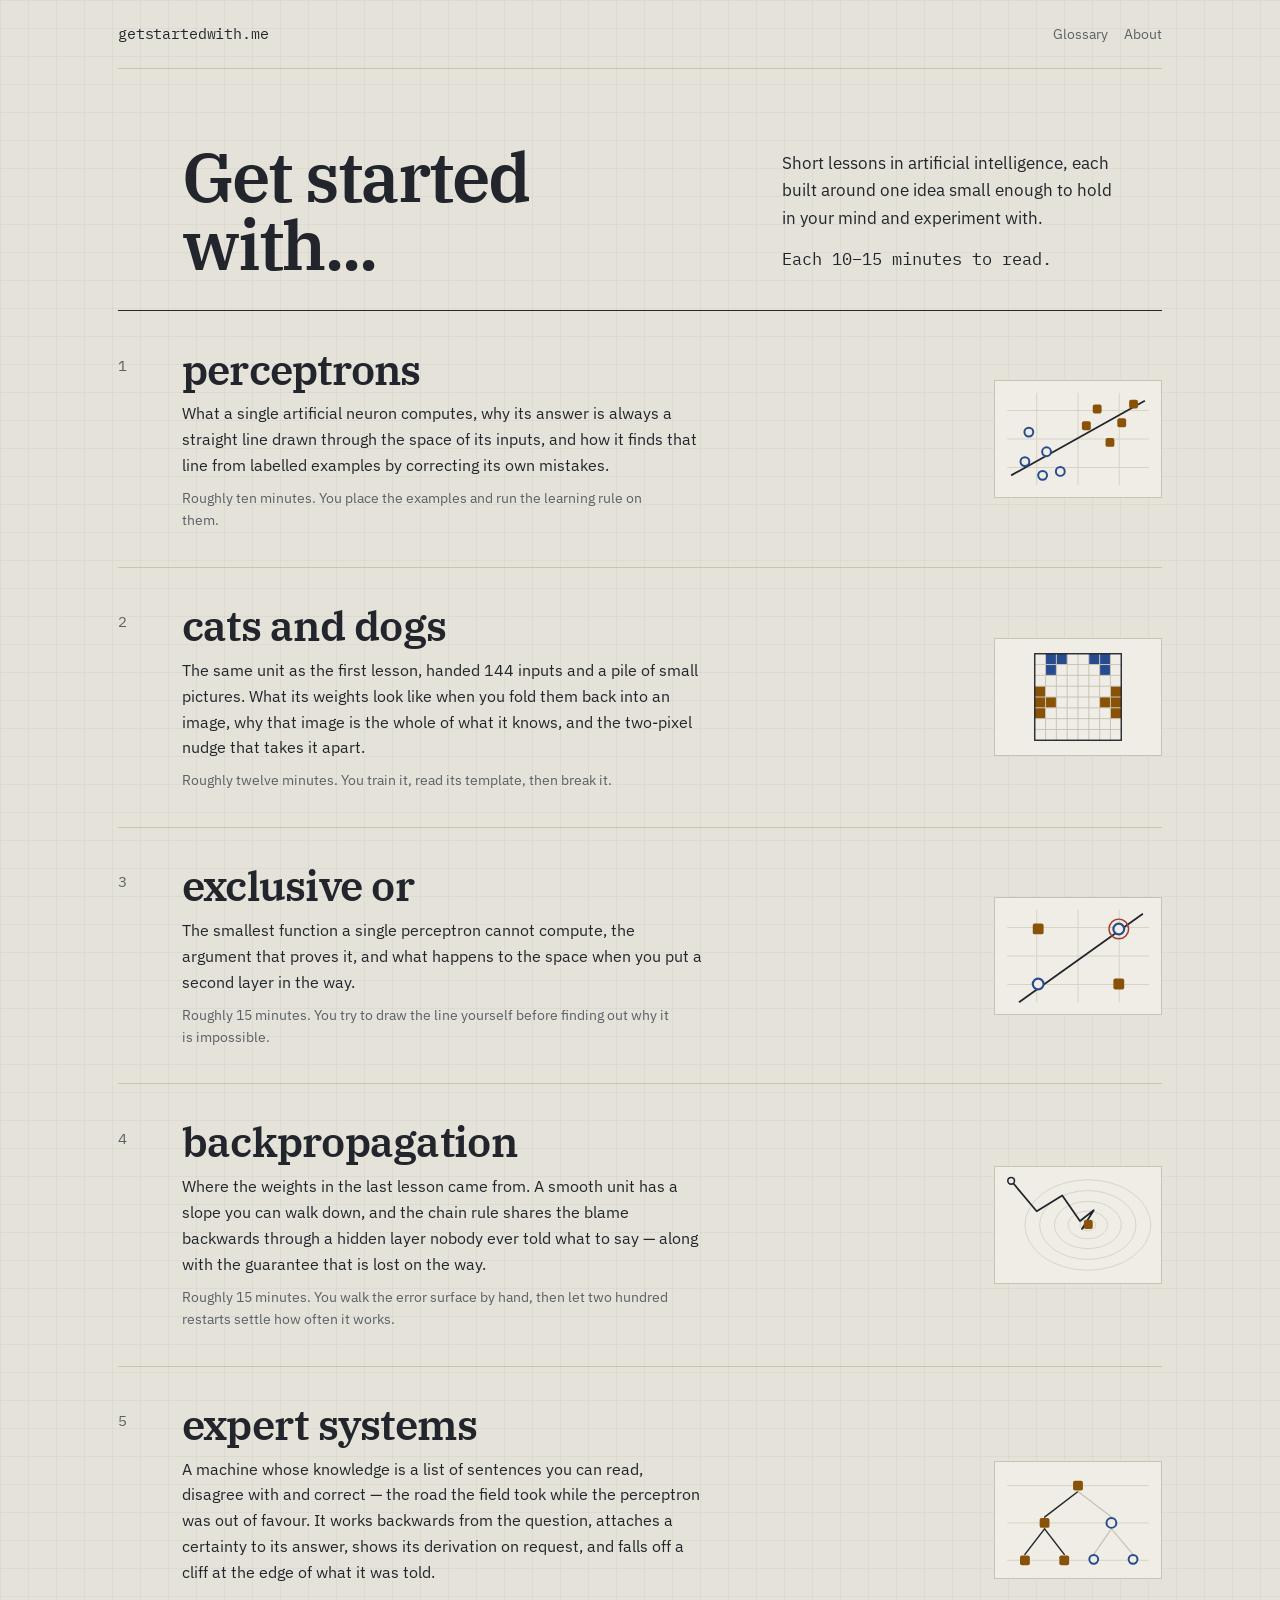
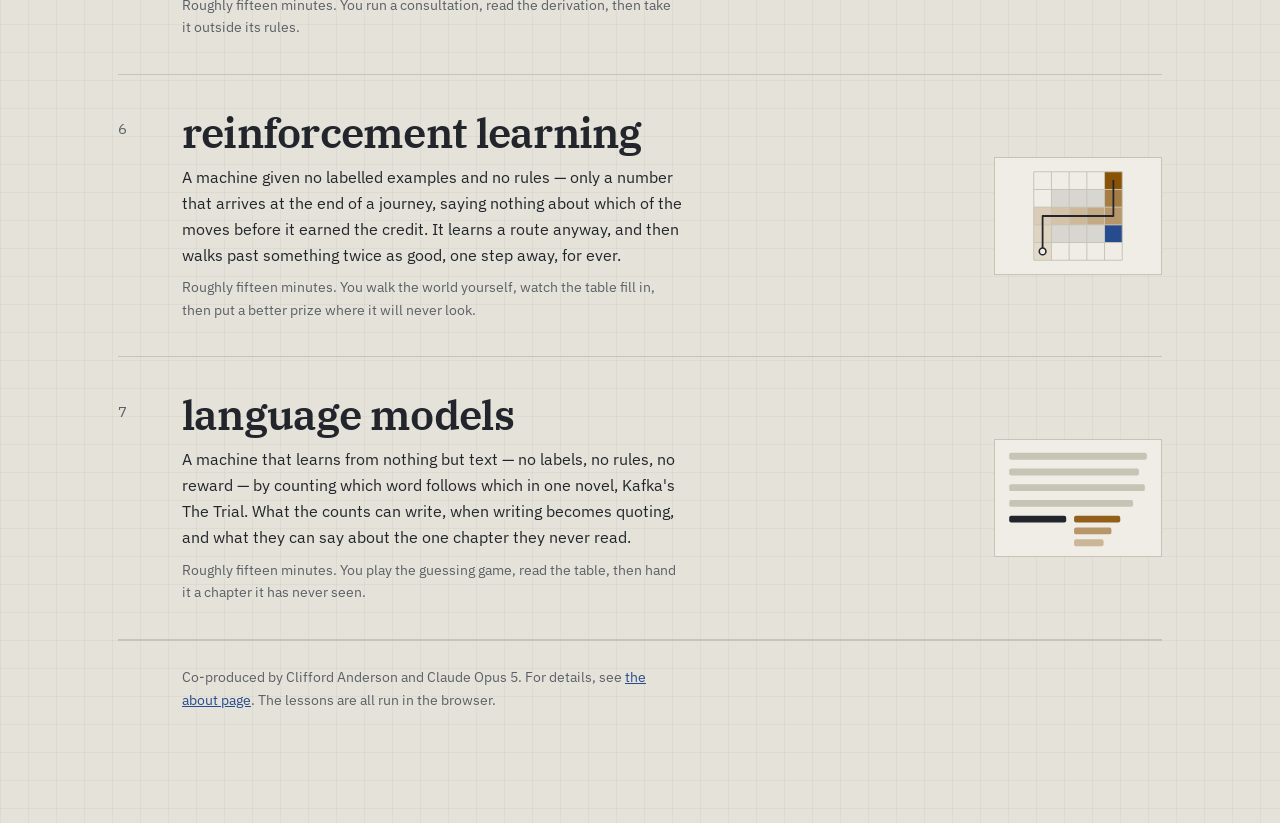
==== commit de2e06b2: "Add lesson 7: language models, and a fourth answer to where knowledge comes from An n-gram model cou" ====
--- a/index.html
+++ b/index.html
@@ -190,6 +190,29 @@
     </svg>
   </a>
 
+  <a class="entry" href="lessons/nextword.html">
+    <div class="entry-num">7</div>
+    <div>
+      <span class="entry-title">language models</span>
+      <p class="entry-say">A machine that learns from nothing but text — no labels, no rules, no reward — by counting which word follows which in one novel, Kafka's The Trial. What the counts can write, when writing becomes quoting, and what they can say about the one chapter they never read.</p>
+      <p class="entry-meta">Roughly fifteen minutes. You play the guessing game, read the table, then hand it a chapter it has never seen.</p>
+    </div>
+    <svg viewBox="0 0 168 118" aria-hidden="true">
+      <g fill="#C7C4B6">
+        <rect x="14" y="13" width="140" height="7" rx="2"/>
+        <rect x="14" y="29" width="132" height="7" rx="2"/>
+        <rect x="14" y="45" width="138" height="7" rx="2"/>
+        <rect x="14" y="61" width="126" height="7" rx="2"/>
+      </g>
+      <rect x="14" y="77" width="58" height="7" rx="2" fill="#22262C"/>
+      <g fill="#8A5206">
+        <rect x="80" y="77" width="47" height="7" rx="2" opacity=".9"/>
+        <rect x="80" y="89" width="38" height="7" rx="2" opacity=".55"/>
+        <rect x="80" y="101" width="30" height="7" rx="2" opacity=".35"/>
+      </g>
+    </svg>
+  </a>
+
 </div>
 
 <footer>
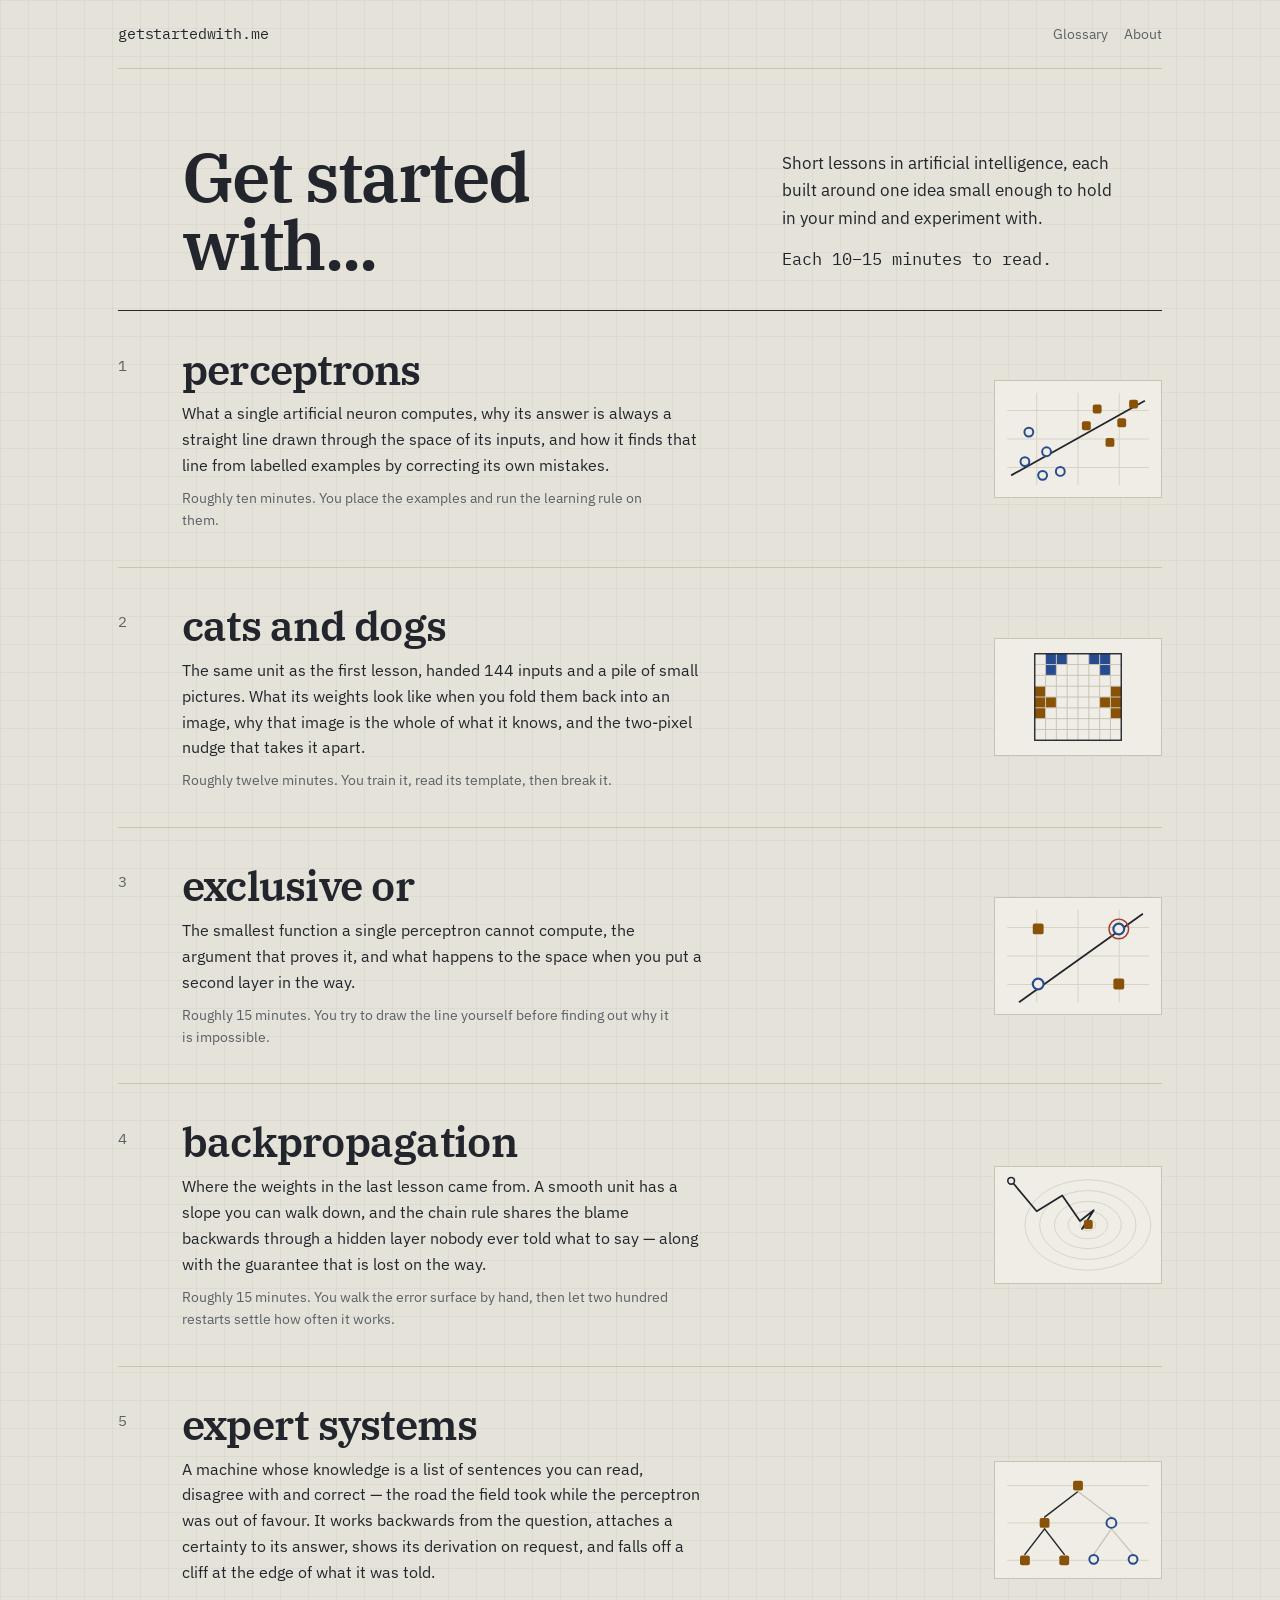
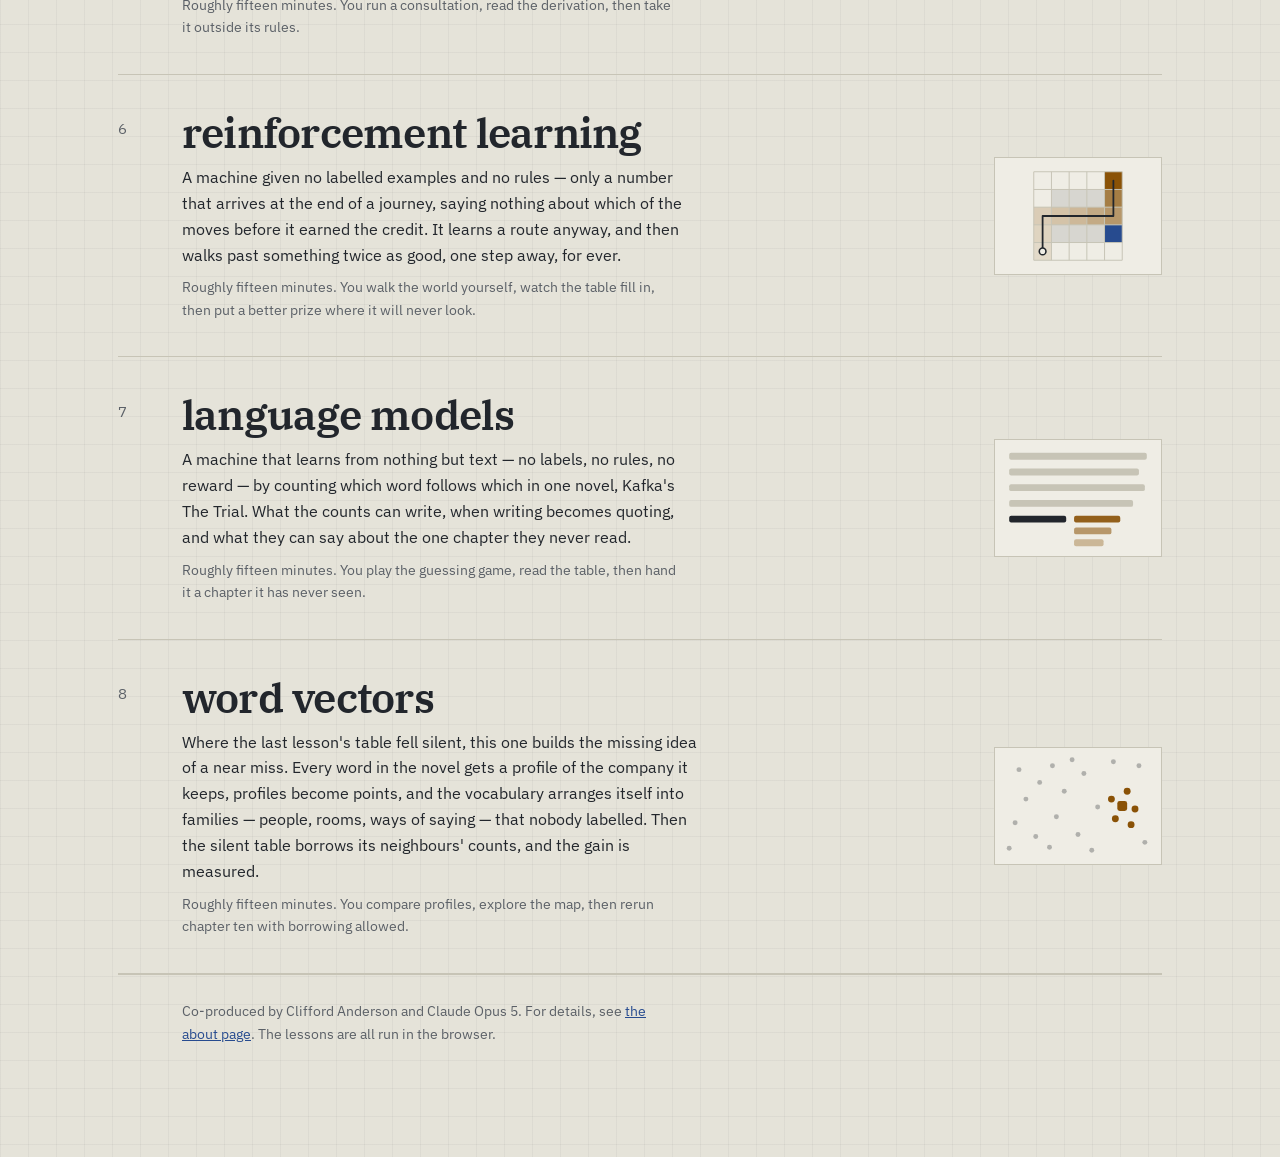
==== commit 3de4bcf7: "Added lesson 8" ====
--- a/index.html
+++ b/index.html
@@ -213,6 +213,31 @@
     </svg>
   </a>
 
+  <a class="entry" href="lessons/vectors.html">
+    <div class="entry-num">8</div>
+    <div>
+      <span class="entry-title">word vectors</span>
+      <p class="entry-say">Where the last lesson's table fell silent, this one builds the missing idea of a near miss. Every word in the novel gets a profile of the company it keeps, profiles become points, and the vocabulary arranges itself into families — people, rooms, ways of saying — that nobody labelled. Then the silent table borrows its neighbours' counts, and the gain is measured.</p>
+      <p class="entry-meta">Roughly fifteen minutes. You compare profiles, explore the map, then rerun chapter ten with borrowing allowed.</p>
+    </div>
+    <svg viewBox="0 0 168 118" aria-hidden="true">
+      <g fill="#22262C" opacity=".3">
+        <circle cx="24" cy="22" r="2.5"/><circle cx="45" cy="35" r="2.5"/><circle cx="31" cy="52" r="2.5"/>
+        <circle cx="58" cy="18" r="2.5"/><circle cx="70" cy="44" r="2.5"/><circle cx="20" cy="76" r="2.5"/>
+        <circle cx="41" cy="90" r="2.5"/><circle cx="62" cy="70" r="2.5"/><circle cx="55" cy="101" r="2.5"/>
+        <circle cx="84" cy="88" r="2.5"/><circle cx="90" cy="26" r="2.5"/><circle cx="104" cy="60" r="2.5"/>
+        <circle cx="78" cy="12" r="2.5"/><circle cx="98" cy="104" r="2.5"/><circle cx="146" cy="18" r="2.5"/>
+        <circle cx="152" cy="96" r="2.5"/><circle cx="14" cy="102" r="2.5"/><circle cx="120" cy="14" r="2.5"/>
+      </g>
+      <g fill="#8A5206">
+        <circle cx="118" cy="52" r="3.5"/><circle cx="134" cy="44" r="3.5"/>
+        <circle cx="142" cy="62" r="3.5"/><circle cx="122" cy="72" r="3.5"/>
+        <circle cx="138" cy="78" r="3.5"/>
+      </g>
+      <rect x="124" y="54" width="10" height="10" rx="2.5" fill="#8A5206"/>
+    </svg>
+  </a>
+
 </div>
 
 <footer>
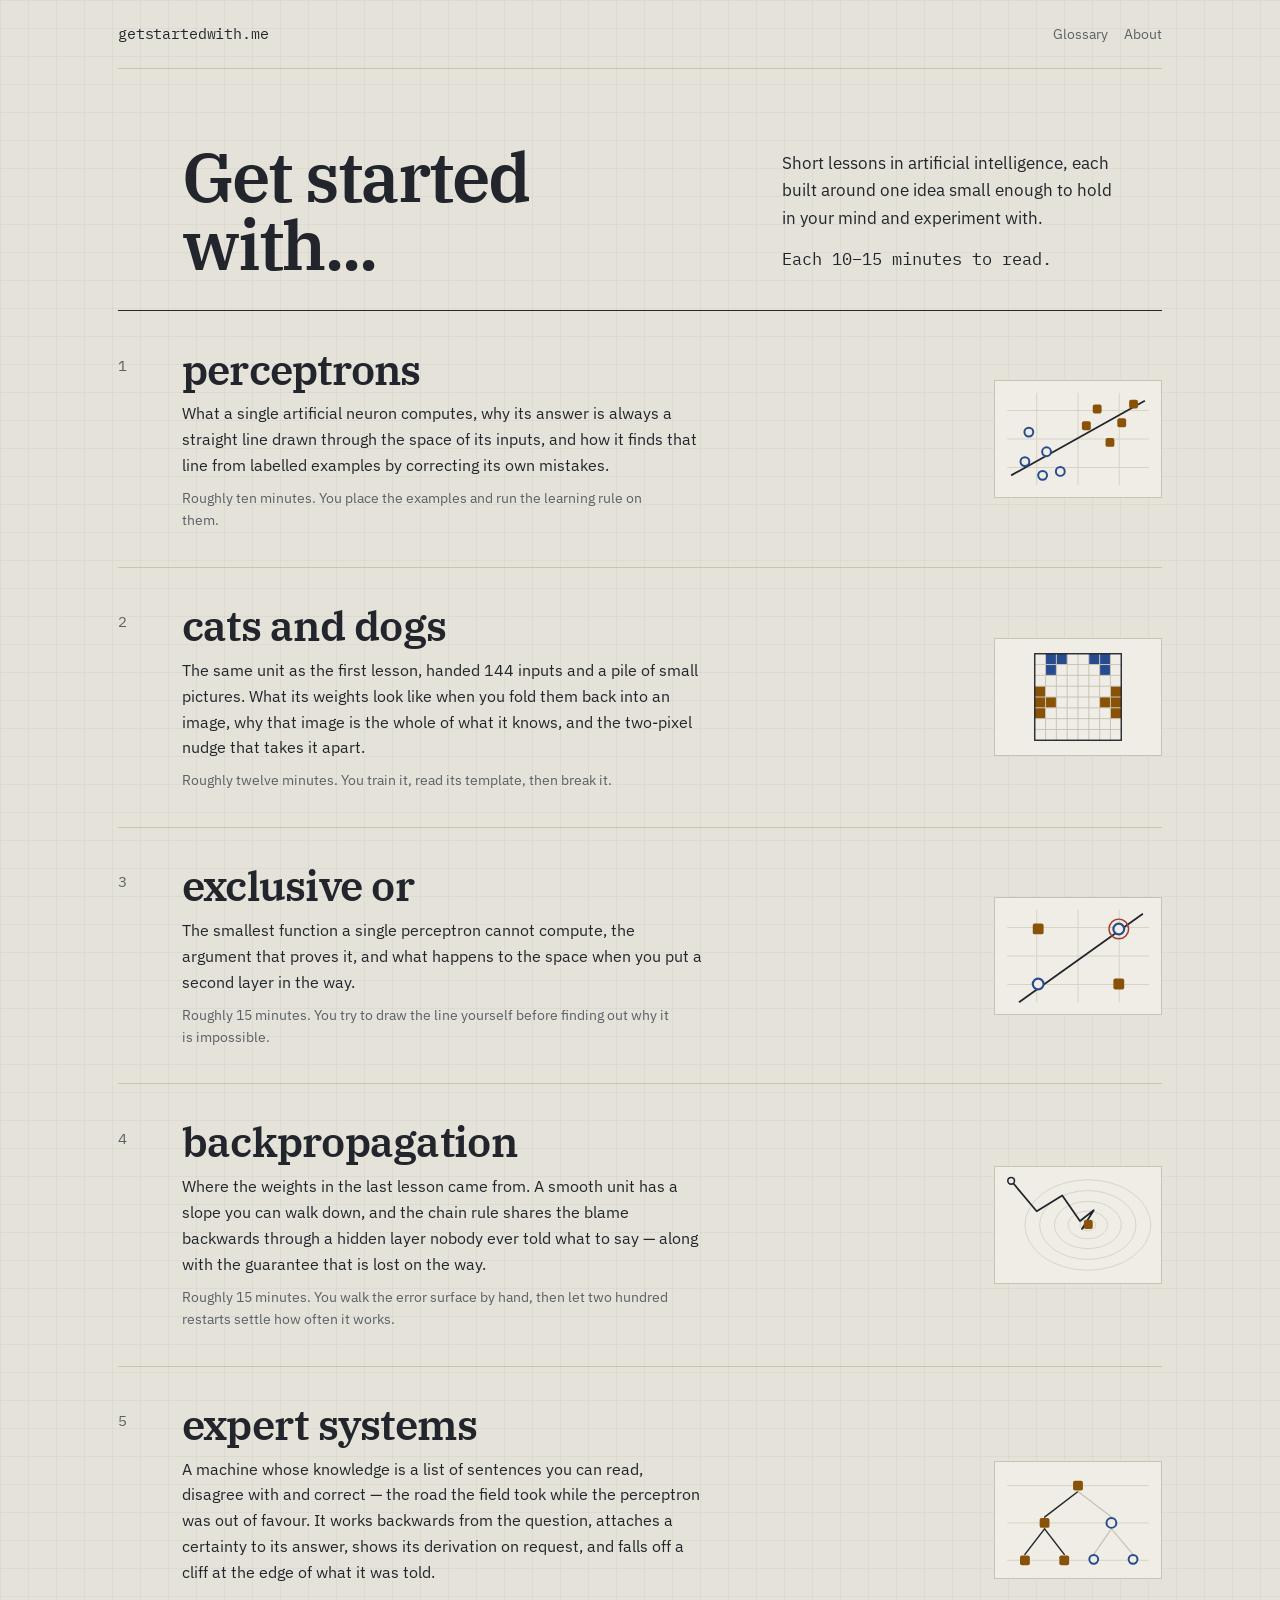
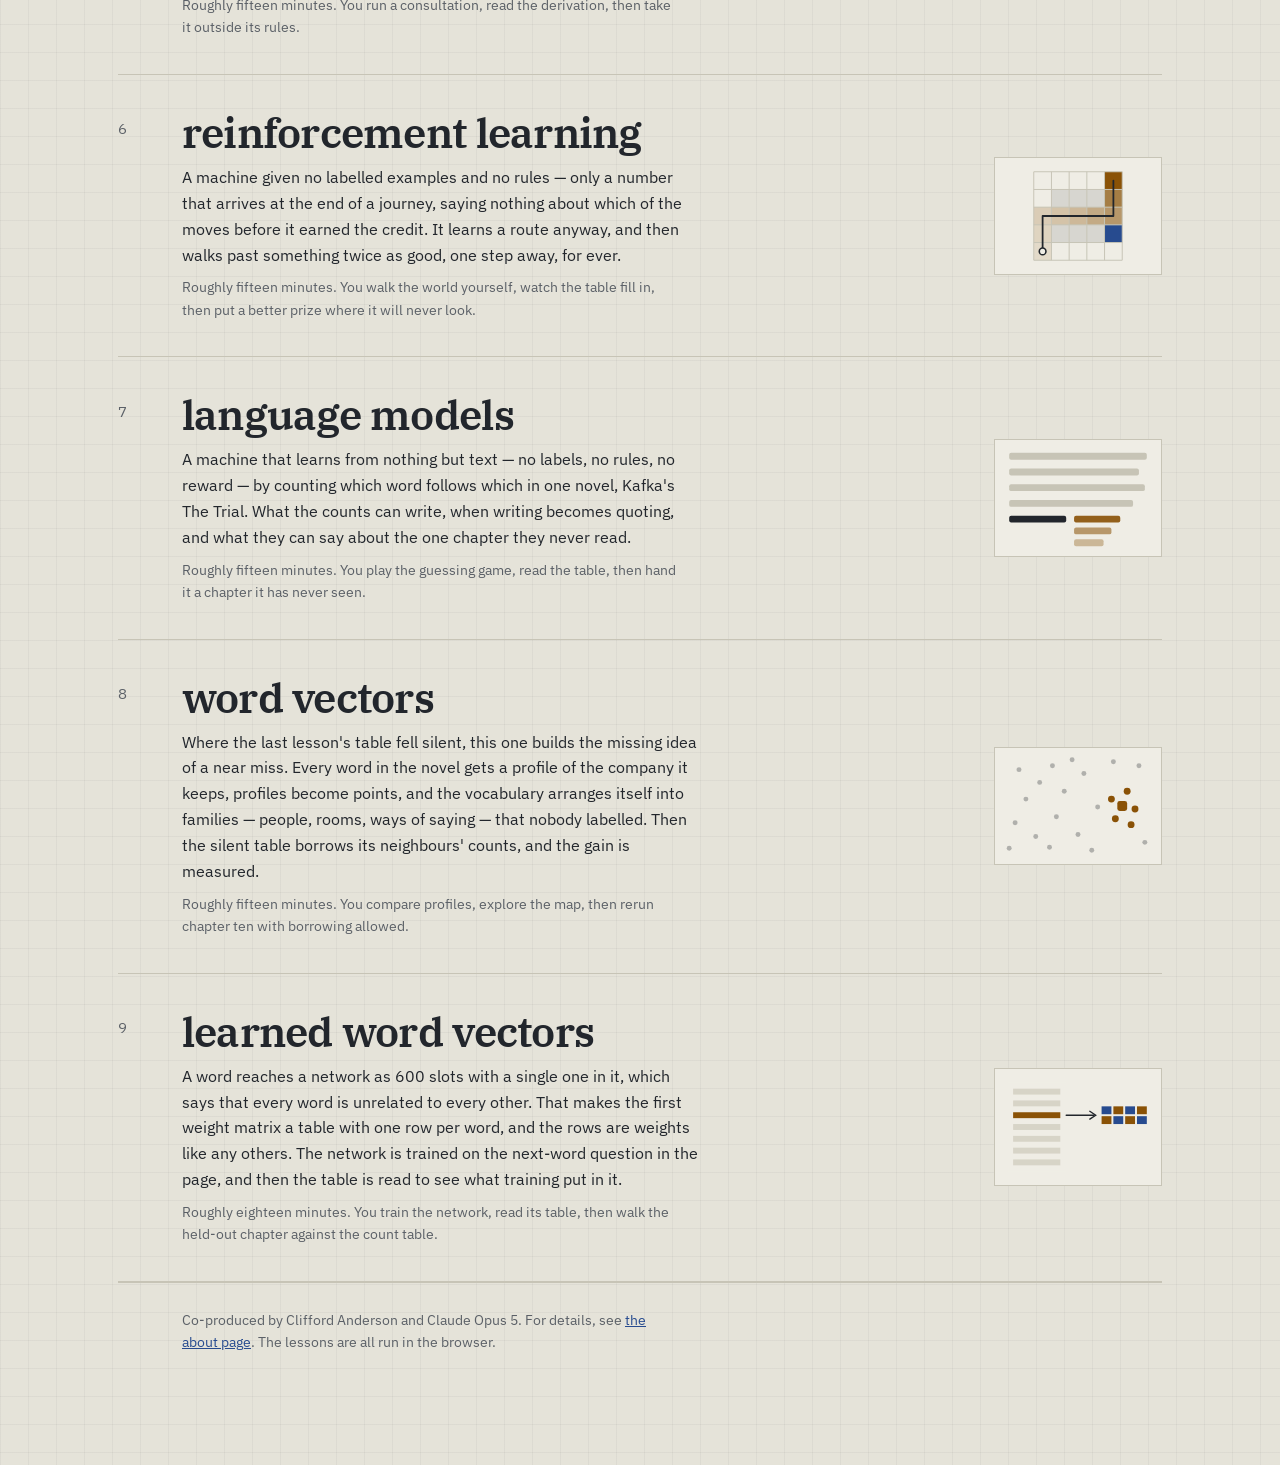
==== commit 9b6810b5: "Add lesson 9: where word vectors come from when they are learned Lesson 8 counted a profile for ever" ====
--- a/index.html
+++ b/index.html
@@ -238,6 +238,36 @@
     </svg>
   </a>
 
+
+  <a class="entry" href="lessons/embeddings.html">
+    <div class="entry-num">9</div>
+    <div>
+      <span class="entry-title">learned word vectors</span>
+      <p class="entry-say">A word reaches a network as 600 slots with a single one in it, which says that every word is unrelated to every other. That makes the first weight matrix a table with one row per word, and the rows are weights like any others. The network is trained on the next-word question in the page, and then the table is read to see what training put in it.</p>
+      <p class="entry-meta">Roughly eighteen minutes. You train the network, read its table, then walk the held-out chapter against the count table.</p>
+    </div>
+    <svg viewBox="0 0 168 118" aria-hidden="true">
+      <rect x="12" y="14" width="60" height="90" fill="#EFEDE5"/>
+      <g fill="#D7D4C7">
+        <rect x="18" y="20" width="48" height="6"/><rect x="18" y="32" width="48" height="6"/>
+        <rect x="18" y="56" width="48" height="6"/><rect x="18" y="68" width="48" height="6"/>
+        <rect x="18" y="80" width="48" height="6"/><rect x="18" y="92" width="48" height="6"/>
+      </g>
+      <rect x="18" y="44" width="48" height="6" fill="#8A5206"/>
+      <g stroke="#22262C" stroke-width="1.4" fill="none" stroke-linecap="round">
+        <path d="M72 47H100"/><path d="M96 43l6 4-6 4"/>
+      </g>
+      <g fill="#274B8F">
+        <rect x="108" y="38" width="10" height="8"/><rect x="132" y="38" width="10" height="8"/>
+        <rect x="120" y="48" width="10" height="8"/><rect x="144" y="48" width="10" height="8"/>
+      </g>
+      <g fill="#8A5206">
+        <rect x="120" y="38" width="10" height="8"/><rect x="144" y="38" width="10" height="8"/>
+        <rect x="108" y="48" width="10" height="8"/><rect x="132" y="48" width="10" height="8"/>
+      </g>
+    </svg>
+  </a>
+
 </div>
 
 <footer>
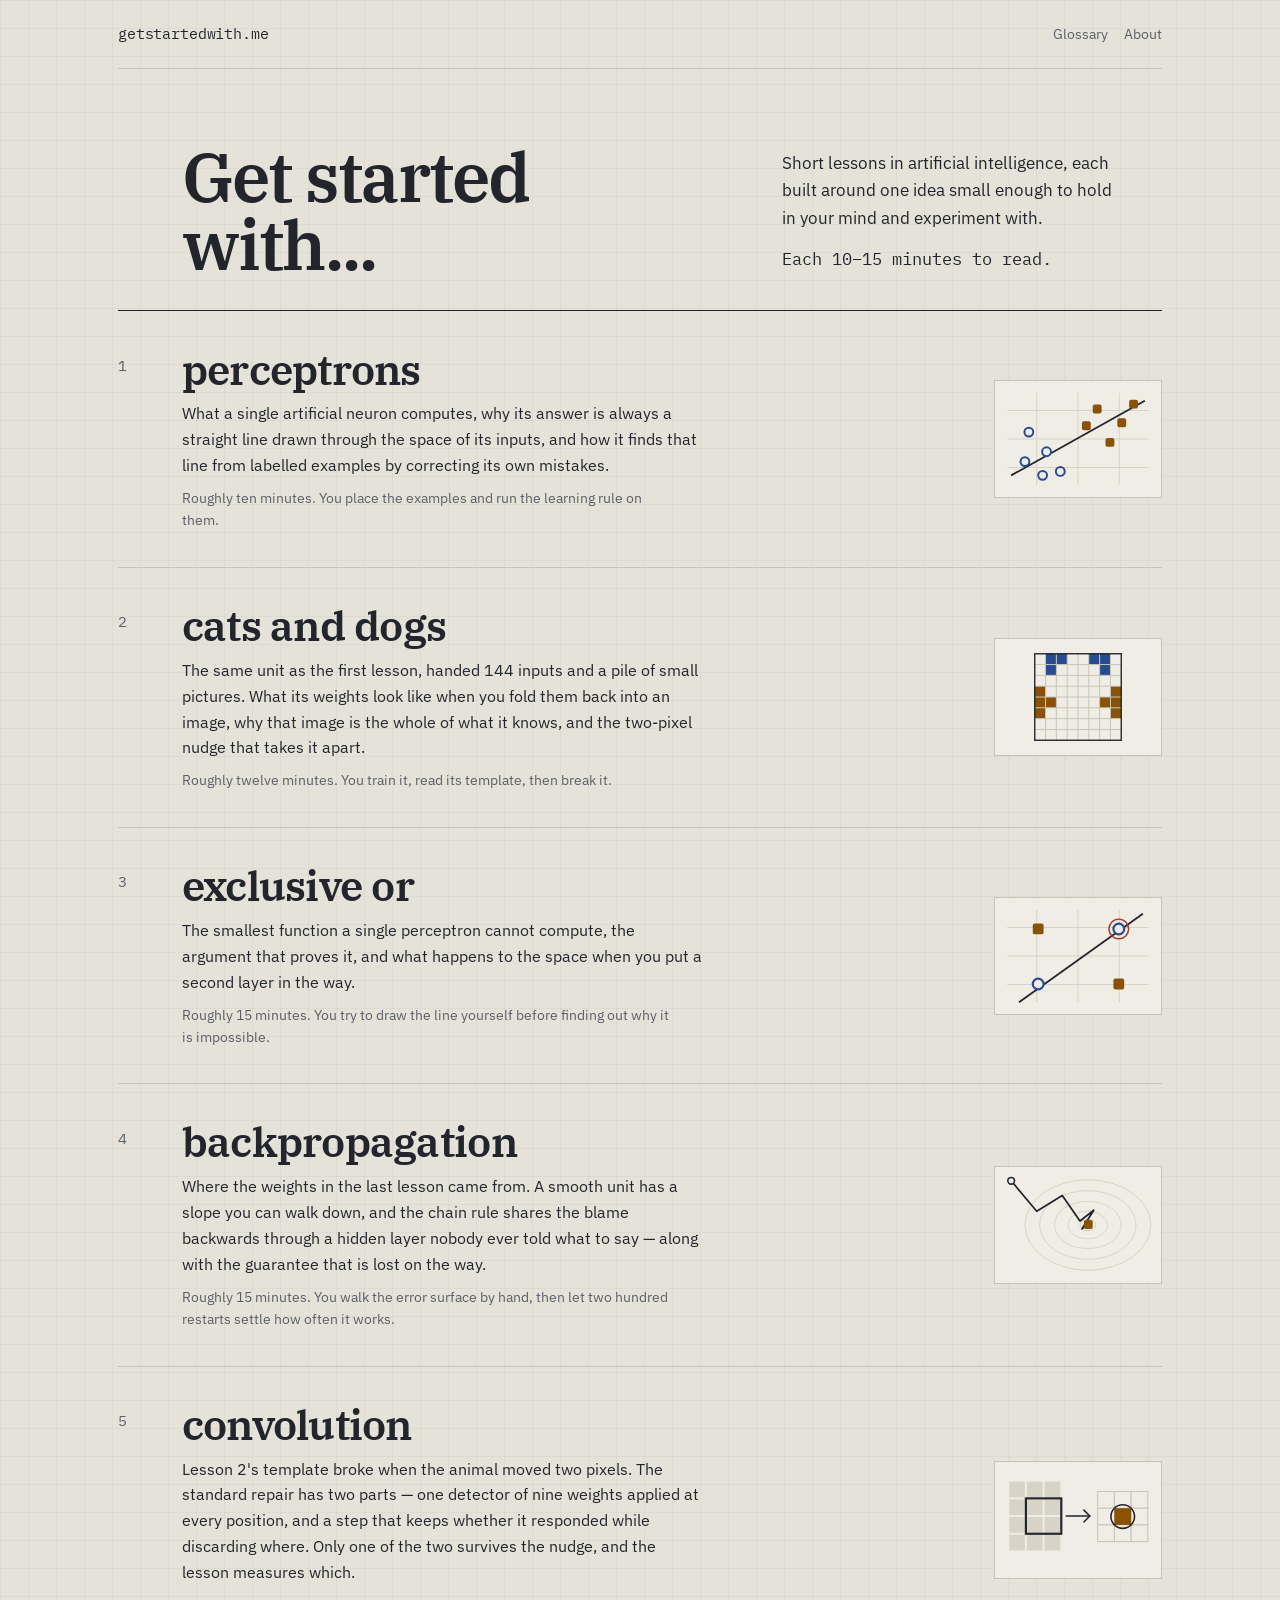
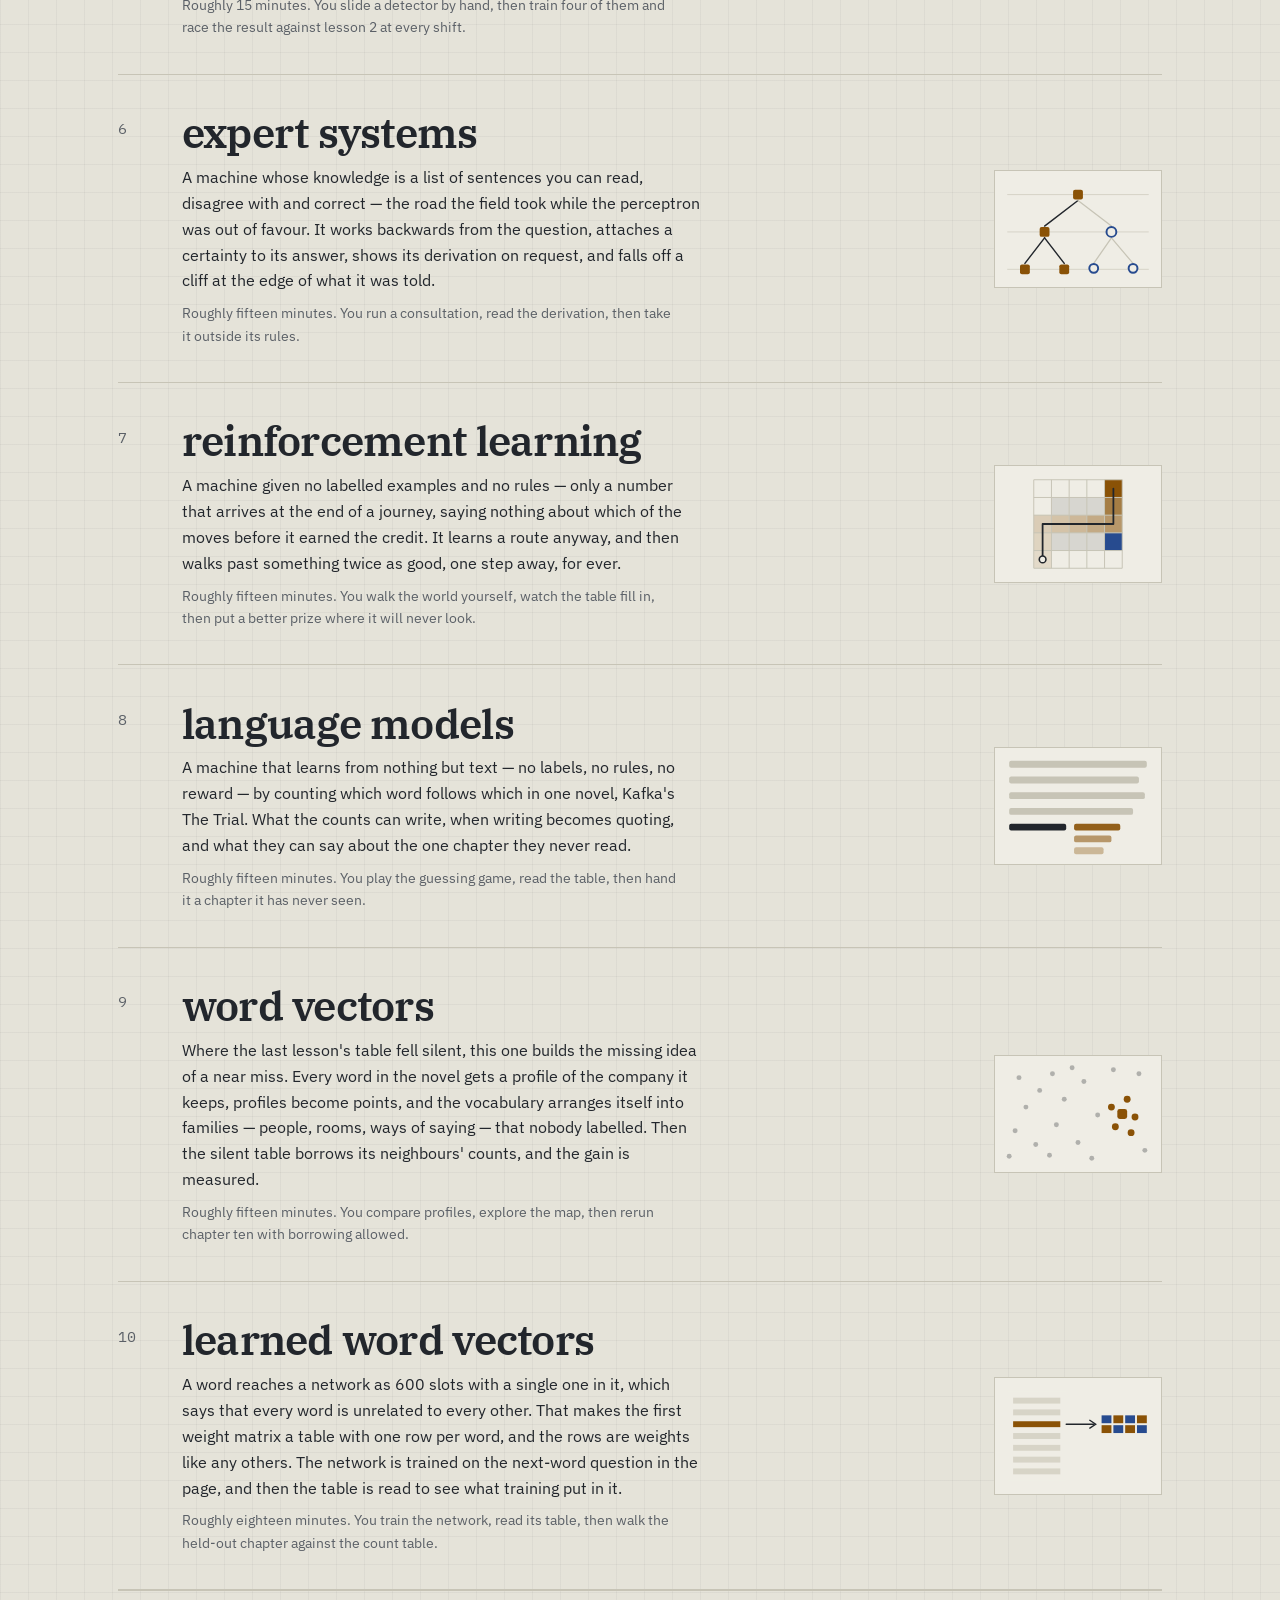
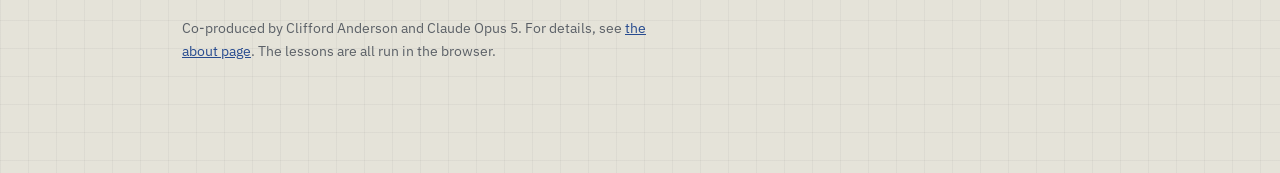
==== commit ae09988e: "Added lesson 10" ====
--- a/index.html
+++ b/index.html
@@ -8,6 +8,8 @@
 <link rel="preconnect" href="https://fonts.googleapis.com">
 <link rel="preconnect" href="https://fonts.gstatic.com" crossorigin>
 <link href="https://fonts.googleapis.com/css2?family=IBM+Plex+Mono:wght@400;500&family=IBM+Plex+Sans:wght@400;500;600&family=IBM+Plex+Serif:wght@600&display=swap" rel="stylesheet">
+<link rel="icon" href="favicon.ico" sizes="32x32">
+<link rel="icon" href="favicon.svg" type="image/svg+xml">
 <link rel="stylesheet" href="assets/site.css">
 </head>
 <body>
@@ -127,8 +129,39 @@
     </svg>
   </a>
 
+  <a class="entry" href="lessons/conv.html">
+    <div class="entry-num">5</div>
+    <div>
+      <span class="entry-title">convolution</span>
+      <p class="entry-say">Lesson 2's template broke when the animal moved two pixels. The standard repair has two parts — one detector of nine weights applied at every position, and a step that keeps whether it responded while discarding where. Only one of the two survives the nudge, and the lesson measures which.</p>
+      <p class="entry-meta">Roughly 15 minutes. You slide a detector by hand, then train four of them and race the result against lesson 2 at every shift.</p>
+    </div>
+  <svg viewBox="0 0 168 118" aria-hidden="true">
+      <g fill="#D7D4C7">
+        <rect x="14" y="20" width="16" height="16"/><rect x="32" y="20" width="16" height="16"/>
+        <rect x="50" y="20" width="16" height="16"/><rect x="14" y="38" width="16" height="16"/>
+        <rect x="32" y="38" width="16" height="16"/><rect x="50" y="38" width="16" height="16"/>
+        <rect x="14" y="56" width="16" height="16"/><rect x="32" y="56" width="16" height="16"/>
+        <rect x="50" y="56" width="16" height="16"/><rect x="14" y="74" width="16" height="16"/>
+        <rect x="32" y="74" width="16" height="16"/><rect x="50" y="74" width="16" height="16"/>
+      </g>
+      <rect x="31" y="37" width="36" height="36" fill="none" stroke="#22262C" stroke-width="2.2"/>
+      <path d="M72 55H96" stroke="#22262C" stroke-width="1.6" stroke-linecap="round"/>
+      <path d="M90 49l6 6-6 6" fill="none" stroke="#22262C" stroke-width="1.6"
+        stroke-linecap="round" stroke-linejoin="round"/>
+      <g fill="#EFEDE5" stroke="#C7C4B6" stroke-width="1">
+        <rect x="104" y="30" width="17" height="17"/><rect x="121" y="30" width="17" height="17"/>
+        <rect x="138" y="30" width="17" height="17"/><rect x="104" y="47" width="17" height="17"/>
+        <rect x="138" y="47" width="17" height="17"/><rect x="104" y="64" width="17" height="17"/>
+        <rect x="121" y="64" width="17" height="17"/><rect x="138" y="64" width="17" height="17"/>
+      </g>
+      <rect x="121" y="47" width="17" height="17" fill="#8A5206"/>
+      <circle cx="129.5" cy="55.5" r="12" fill="none" stroke="#22262C" stroke-width="1.6"/>
+    </svg>
+  </a>
+
   <a class="entry" href="lessons/mycin.html">
-    <div class="entry-num">5</div>
+    <div class="entry-num">6</div>
     <div>
       <span class="entry-title">expert systems</span>
       <p class="entry-say">A machine whose knowledge is a list of sentences you can read, disagree with and correct — the road the field took while the perceptron was out of favour. It works backwards from the question, attaches a certainty to its answer, shows its derivation on request, and falls off a cliff at the edge of what it was told.</p>
@@ -157,7 +190,7 @@
   </a>
 
   <a class="entry" href="lessons/rl.html">
-    <div class="entry-num">6</div>
+    <div class="entry-num">7</div>
     <div>
       <span class="entry-title">reinforcement learning</span>
       <p class="entry-say">A machine given no labelled examples and no rules — only a number that arrives at the end of a journey, saying nothing about which of the moves before it earned the credit. It learns a route anyway, and then walks past something twice as good, one step away, for ever.</p>
@@ -191,7 +224,7 @@
   </a>
 
   <a class="entry" href="lessons/nextword.html">
-    <div class="entry-num">7</div>
+    <div class="entry-num">8</div>
     <div>
       <span class="entry-title">language models</span>
       <p class="entry-say">A machine that learns from nothing but text — no labels, no rules, no reward — by counting which word follows which in one novel, Kafka's The Trial. What the counts can write, when writing becomes quoting, and what they can say about the one chapter they never read.</p>
@@ -214,7 +247,7 @@
   </a>
 
   <a class="entry" href="lessons/vectors.html">
-    <div class="entry-num">8</div>
+    <div class="entry-num">9</div>
     <div>
       <span class="entry-title">word vectors</span>
       <p class="entry-say">Where the last lesson's table fell silent, this one builds the missing idea of a near miss. Every word in the novel gets a profile of the company it keeps, profiles become points, and the vocabulary arranges itself into families — people, rooms, ways of saying — that nobody labelled. Then the silent table borrows its neighbours' counts, and the gain is measured.</p>
@@ -240,7 +273,7 @@
 
 
   <a class="entry" href="lessons/embeddings.html">
-    <div class="entry-num">9</div>
+    <div class="entry-num">10</div>
     <div>
       <span class="entry-title">learned word vectors</span>
       <p class="entry-say">A word reaches a network as 600 slots with a single one in it, which says that every word is unrelated to every other. That makes the first weight matrix a table with one row per word, and the rows are weights like any others. The network is trained on the next-word question in the page, and then the table is read to see what training put in it.</p>
